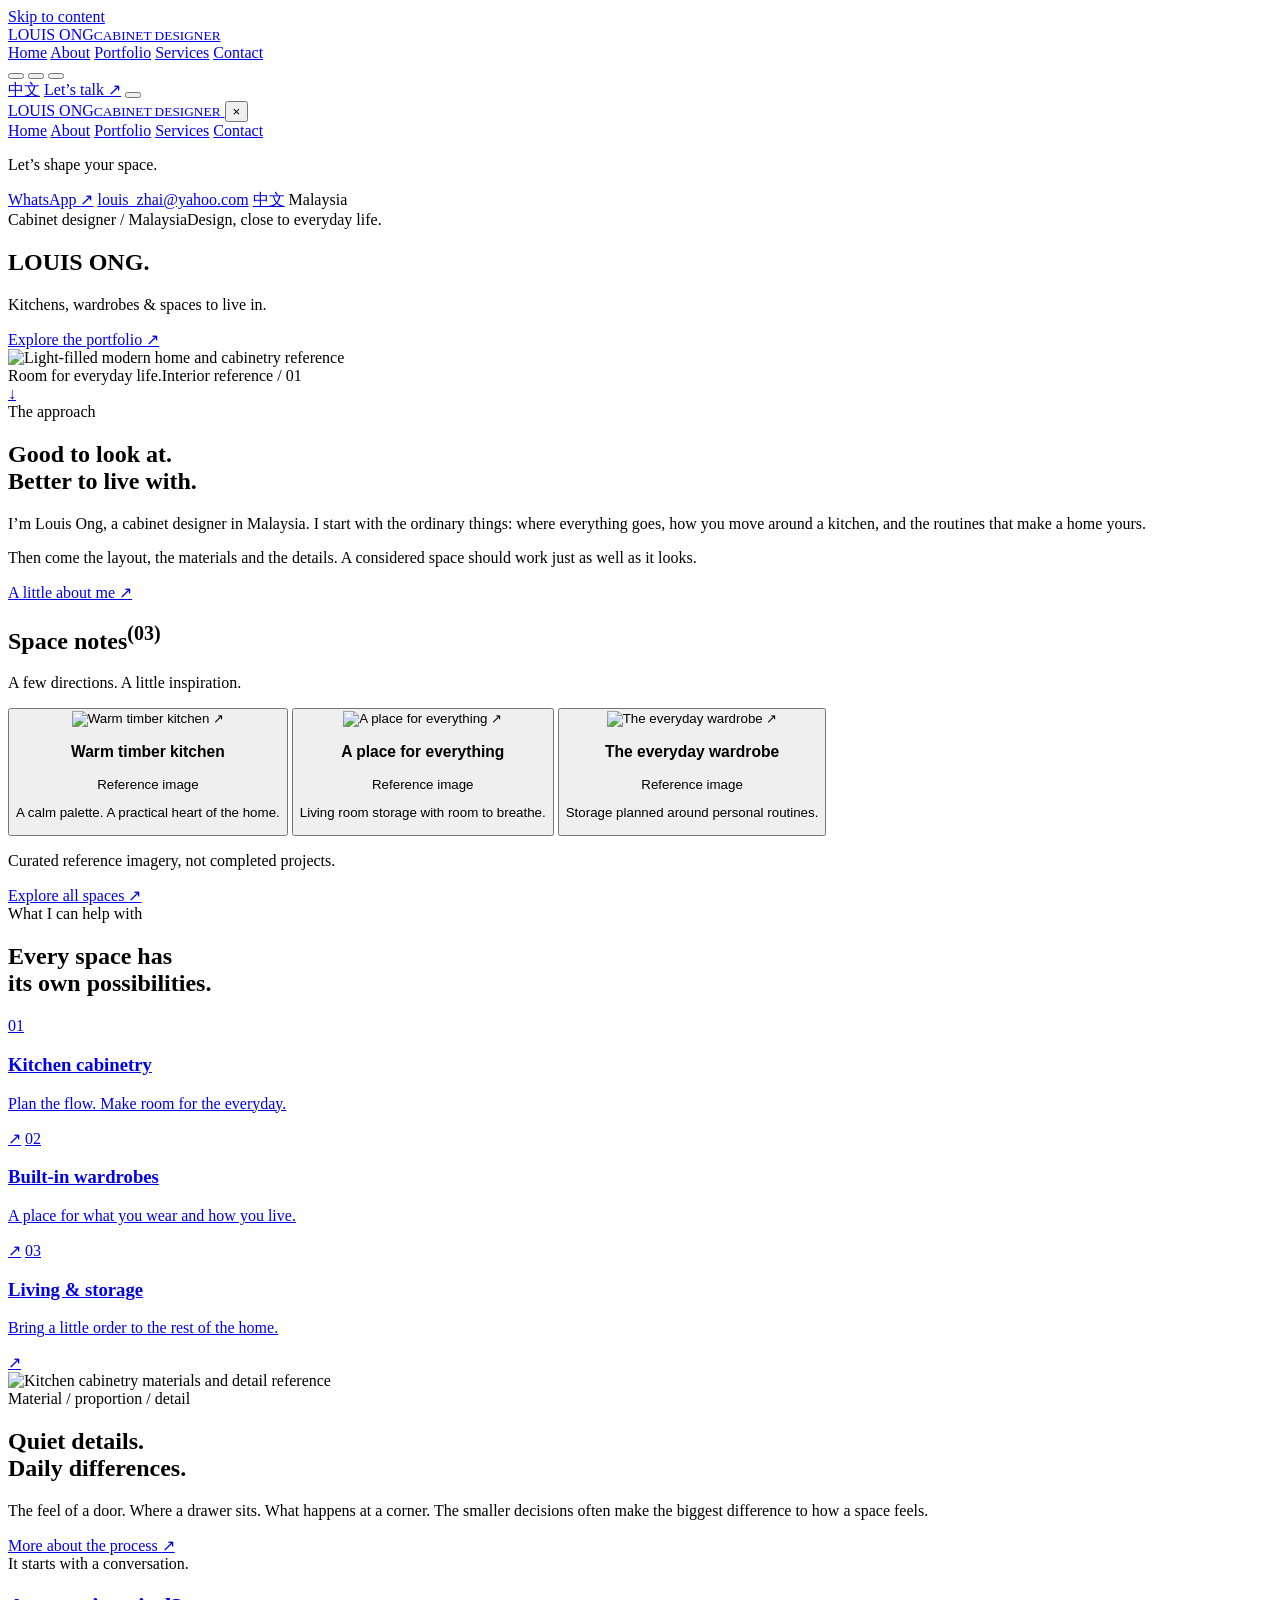
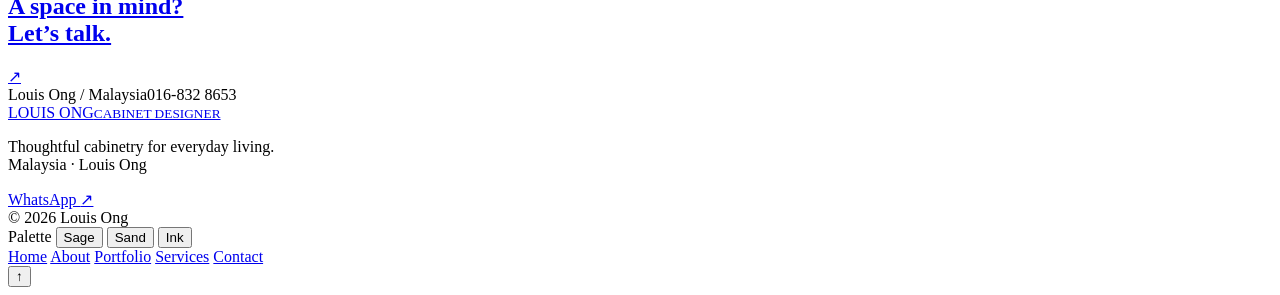
==== index.html @ 4cb608ed "Create index.html" ====
<!doctype html>
<html lang="en-MY">
<head>
<meta charset="utf-8">
<meta name="viewport" content="width=device-width, initial-scale=1">
<title>Cabinet Designer in Malaysia | Louis Ong</title>
<meta name="description" content="Personal cabinet design in Malaysia by Louis Ong. Explore kitchen cabinetry, built‑in wardrobes and living room storage, and discuss your space on WhatsApp.">
<meta name="theme-color" content="#f4f3ee">
<!-- ========= 把YOUR_GITHUB_USERNAME替换成你的github用户名 ========= -->
<link rel="canonical" href="https://louis.view-in-cabinet.github.io/">
<link rel="alternate" hreflang="en‑MY" href="louis.view-in-cabinet.github.io/">
<link rel="alternate" hreflang="zh‑Hans" href="https://louis.view-in-cabinet.github.io/zh/">
<link rel="alternate" hreflang="x‑default" href="https://louis.view-in-cabinet.github.io/">

<meta property="og:title" content="Cabinet Designer in Malaysia | Louis Ong">
<meta property="og:description" content="Personal cabinet design in Malaysia by Louis Ong. Explore kitchen cabinetry, built‑in wardrobes and living room storage, and discuss your space on WhatsApp.">
<meta property="og:type" content="website">
<meta property="og:url" content="https://louis.view-in-cabinet.github.io/">
<meta property="og:image" content="https://images.pexels.com/photos/271624/pexels‑photo‑271624.jpeg?auto=compress&cs=tinysrgb&w=1500">

<!-- 临时在线favicon，后续替换assets/favicon.svg -->
<link rel="icon" href="https://cdn-icons-png.flaticon.com/512/2038/2038854.png" type="image/svg+xml">

<link rel="stylesheet" href="style.css">
<link rel="stylesheet" href="editorial.css">

<script>
try{document.documentElement.dataset.theme=localStorage.getItem('louis‑theme')||'sand'}catch(e){}
</script>
<script defer src="app.js"></script>
<noscript><style>.reveal{opacity:1;transform:none}</style></noscript>

<script type="application/ld+json">
{
"@context": "https://schema.org",
"@type": "Person",
"name": "Louis Ong",
"jobTitle": "Cabinet Designer",
"url": "https://louis.view-in-cabinet.github.io",
"telephone": "+60168328653",
"email": "louis_zhai@yahoo.com",
"knowsAbout": ["Kitchen cabinetry", "Built‑in wardrobes", "Cabinet design"],
"workLocation": {"@type": "Country", "name": "Malaysia"}
}
</script>
</head>

<body class="page‑home">
<a class="skip" href="#main">Skip to content</a>
<header class="site‑header">
<a class="logo" href="./" aria‑label="Louis Ong home">
<span class="brand‑symbol" aria‑hidden="true"><i></i><i></i><i></i></span>
<span class="logo‑name">LOUIS ONG<small>CABINET DESIGNER</small></span>
</a>
<nav class="desktop‑nav" aria‑label="Main navigation">
<a href="./" aria‑current="page">Home</a>
<a href="about/">About</a>
<a href="portfolio/">Portfolio</a>
<a href="services/">Services</a>
<a href="contact/">Contact</a>
</nav>
<div class="header‑tools">
<div class="themes header‑themes" role="group" aria‑label="Choose a colour theme">
<button data‑theme="sage" aria‑label="Sage and stone theme" title="Sage"><i></i></button>
<button data‑theme="sand" aria‑label="Sand and clay theme" title="Sand"><i></i></button>
<button data‑theme="ink" aria‑label="Ink and bronze theme" title="Ink"><i></i></button>
</div>
<a class="language" href="zh/" lang="zh‑Hans" aria‑label="切换中文">中文</a>
<a class="header‑cta" href="contact/">Let’s talk <span aria‑hidden="true">↗</span></a>
<button id="menu‑toggle" aria‑expanded="false" aria‑controls="mobile‑menu" aria‑label="Open menu"><span></span><span></span></button>
</div>
</header>

<div id="mobile‑menu" class="mobile‑menu" inert aria‑hidden="true">
<div class="menu‑background"></div>
<div class="menu‑top">
<a class="logo" href="./" aria‑label="Louis Ong home">
<span class="brand‑symbol" aria‑hidden="true"><i></i><i></i><i></i></span>
<span class="logo‑name">LOUIS ONG<small>CABINET DESIGNER</small></span>
</a>
<button id="menu‑close" aria‑label="Close menu">×</button>
</div>
<div class="menu‑content">
<nav aria‑label="Mobile navigation">
<a href="./" aria‑current="page">Home</a>
<a href="about/">About</a>
<a href="portfolio/">Portfolio</a>
<a href="services/">Services</a>
<a href="contact/">Contact</a>
</nav>
<aside>
<p>Let’s shape your space.</p>
<a href="https://wa.me/60168328653" target="_blank" rel="noopener">WhatsApp <span aria‑hidden="true">↗</span></a>
<a href="mailto:louis_zhai@yahoo.com">louis_zhai@yahoo.com</a>
<a class="language" href="zh/" lang="zh‑Hans" aria‑label="切换中文">中文</a>
<span>Malaysia</span>
</aside>
</div>
</div>

<main id="main">
<section class="masthead wrap">
<div class="masthead‑note"><span>Cabinet designer / Malaysia</span><span>Design, close to everyday life.</span></div>
<h1 aria‑label="Louis Ong — Cabinet Designer in Malaysia">LOUIS ONG<span class="name‑period">.</span></h1>
<div class="masthead‑bottom">
<p>Kitchens, wardrobes & spaces to live in.</p>
<a href="portfolio/">Explore the portfolio <span>↗</span></a>
</div>
</section>

<section class="editorial‑hero">
<div class="hero‑image">
<!-- hero.jpg 临时在线图 -->
<img class="" src="https://images.pexels.com/photos/271624/pexels‑photo‑271624.jpeg?auto=compress&cs=tinysrgb&w=1500" alt="Light‑filled modern home and cabinetry reference" loading="eager" width="1500" height="1000">
</div>
<div class="editorial‑image‑caption"><span>Room for everyday life.</span><span>Interior reference / 01</span></div>
<a class="hero‑round" href="#approach" aria‑label="Explore the design approach">↓</a>
</section>

<section id="approach" class="wrap approach‑editorial">
<div class="side‑label reveal"><span class="orange‑dot"></span>The approach</div>
<div class="approach‑text reveal">
<h2>Good to look at.<br>Better to live with.</h2>
<div class="approach‑columns">
<p>I’m Louis Ong, a cabinet designer in Malaysia. I start with the ordinary things: where everything goes, how you move around a kitchen, and the routines that make a home yours.</p>
<div>
<p>Then come the layout, the materials and the details. A considered space should work just as well as it looks.</p>
<a class="text‑link" href="about/">A little about me <span aria‑hidden="true">↗</span></a>
</div>
</div>
</div>
</section>

<section class="wrap editorial‑work">
<div class="work‑title reveal"><h2>Space notes<sup>(03)</sup></h2><p>A few directions. A little inspiration.</p></div>
<div class="editorial‑projects">
<button class="project reveal" data‑category="kitchen" data‑image="kitchen" data‑title="Warm timber kitchen" aria‑label="View reference image: Warm timber kitchen">
<div class="project‑image">
<!-- kitchen.jpg 临时在线 -->
<img class="" src="https://images.pexels.com/photos/1086171/pexels‑photo‑1086171.jpeg?auto=compress&cs=tinysrgb&w=1500" alt="Warm timber kitchen" loading="lazy" width="1500" height="1000">
<span class="image‑action">↗</span>
</div>
<div class="project‑meta"><h3>Warm timber kitchen</h3><span>Reference image</span></div>
<p>A calm palette. A practical heart of the home.</p>
</button>

<button class="project reveal" data‑category="living" data‑image="living" data‑title="A place for everything" aria‑label="View reference image: A place for everything">
<div class="project‑image">
<!-- living.jpg 临时在线 -->
<img class="" src="https://images.pexels.com/photos/186077/pexels‑photo‑186077.jpeg?auto=compress&cs=tinysrgb&w=1500" alt="A place for everything" loading="lazy" width="1500" height="1000">
<span class="image‑action">↗</span>
</div>
<div class="project‑meta"><h3>A place for everything</h3><span>Reference image</span></div>
<p>Living room storage with room to breathe.</p>
</button>

<button class="project reveal" data‑category="wardrobe" data‑image="wardrobe" data‑title="The everyday wardrobe" aria‑label="View reference image: The everyday wardrobe">
<div class="project‑image">
<!-- wardrobe.jpg 临时在线 -->
<img class="" src="https://images.pexels.com/photos/1350789/pexels‑photo‑1350789.jpeg?auto=compress&cs=tinysrgb&w=1500" alt="The everyday wardrobe" loading="lazy" width="1500" height="1000">
<span class="image‑action">↗</span>
</div>
<div class="project‑meta"><h3>The everyday wardrobe</h3><span>Reference image</span></div>
<p>Storage planned around personal routines.</p>
</button>
</div>
<div class="work‑bottom">
<p>Curated reference imagery, not completed projects.</p>
<a class="text‑link" href="portfolio/">Explore all spaces <span aria‑hidden="true">↗</span></a>
</div>
</section>

<section class="editorial‑services">
<div class="wrap">
<div class="service‑heading reveal">
<span class="side‑label"><span class="orange‑dot"></span>What I can help with</span>
<h2>Every space has<br>its own possibilities.</h2>
</div>
<div class="editorial‑service‑list">
<a class="reveal" href="services/#kitchen"><span class="service‑number">01</span><h3>Kitchen cabinetry</h3><p>Plan the flow. Make room for the everyday.</p><span class="service‑arrow">↗</span></a>
<a class="reveal" href="services/#wardrobe"><span class="service‑number">02</span><h3>Built‑in wardrobes</h3><p>A place for what you wear and how you live.</p><span class="service‑arrow">↗</span></a>
<a class="reveal" href="services/#living"><span class="service‑number">03</span><h3>Living & storage</h3><p>Bring a little order to the rest of the home.</p><span class="service‑arrow">↗</span></a>
</div>
</div>
</section>

<section class="wrap detail‑editorial">
<div class="detail‑large reveal">
<img class="" src="https://images.pexels.com/photos/1086171/pexels‑photo‑1086171.jpeg?auto=compress&cs=tinysrgb&w=1500" alt="Kitchen cabinetry materials and detail reference" loading="lazy" width="1500" height="1000">
</div>
<div class="detail‑side">
<span class="tiny reveal">Material / proportion / detail</span>
<h2 class="reveal">Quiet details.<br>Daily differences.</h2>
<p class="reveal">The feel of a door. Where a drawer sits. What happens at a corner. The smaller decisions often make the biggest difference to how a space feels.</p>
<a class="text‑link" href="services/">More about the process <span aria‑hidden="true">↗</span></a>
</div>
</section>

<section class="editorial‑cta wrap reveal">
<span class="tiny">It starts with a conversation.</span>
<a href="contact/"><h2>A space in mind?<br>Let’s talk.</h2><span class="cta‑arrow" aria‑hidden="true">↗</span></a>
<div class="cta‑meta"><span>Louis Ong / Malaysia</span><span>016‑832 8653</span></div>
</section>
</main>

<footer>
<div class="wrap footer‑top">
<a class="logo" href="./" aria‑label="Louis Ong home">
<span class="brand‑symbol" aria‑hidden="true"><i></i><i></i><i></i></span>
<span class="logo‑name">LOUIS ONG<small>CABINET DESIGNER</small></span>
</a>
<p>Thoughtful cabinetry for everyday living.<br>Malaysia · Louis Ong</p>
<a class="text‑link" href="https://wa.me/60168328653" target="_blank" rel="noopener">WhatsApp <span aria‑hidden="true">↗</span></a>
</div>
<div class="wrap footer‑bottom">
<span>© 2026 Louis Ong</span>
<div class="themes" role="group" aria‑label="Choose a colour theme">
<span>Palette</span>
<button data‑theme="sage" title="Sage & stone" aria‑label="Sage and stone theme"><i></i>Sage</button>
<button data‑theme="sand" title="Sand & clay" aria‑label="Sand and clay theme"><i></i>Sand</button>
<button data‑theme="ink" title="Ink & bronze" aria‑label="Ink and bronze theme"><i></i>Ink</button>
</div>
<nav>
<a href="./" aria‑current="page">Home</a>
<a href="about/">About</a>
<a href="portfolio/">Portfolio</a>
<a href="services/">Services</a>
<a href="contact/">Contact</a>
</nav>
</div>
</footer>

<button id="back‑top" aria‑label="Back to top">↑</button>
<dialog id="image‑dialog">
<button id="dialog‑close" aria‑label="Close image">×</button>
<img src="https://images.pexels.com/photos/271624/pexels‑photo‑271624.jpeg?auto=compress&cs=tinysrgb&w=1500" alt="">
<div><h2></h2><p>Reference image · not a completed project</p></div>
</dialog>
</body>
</html>
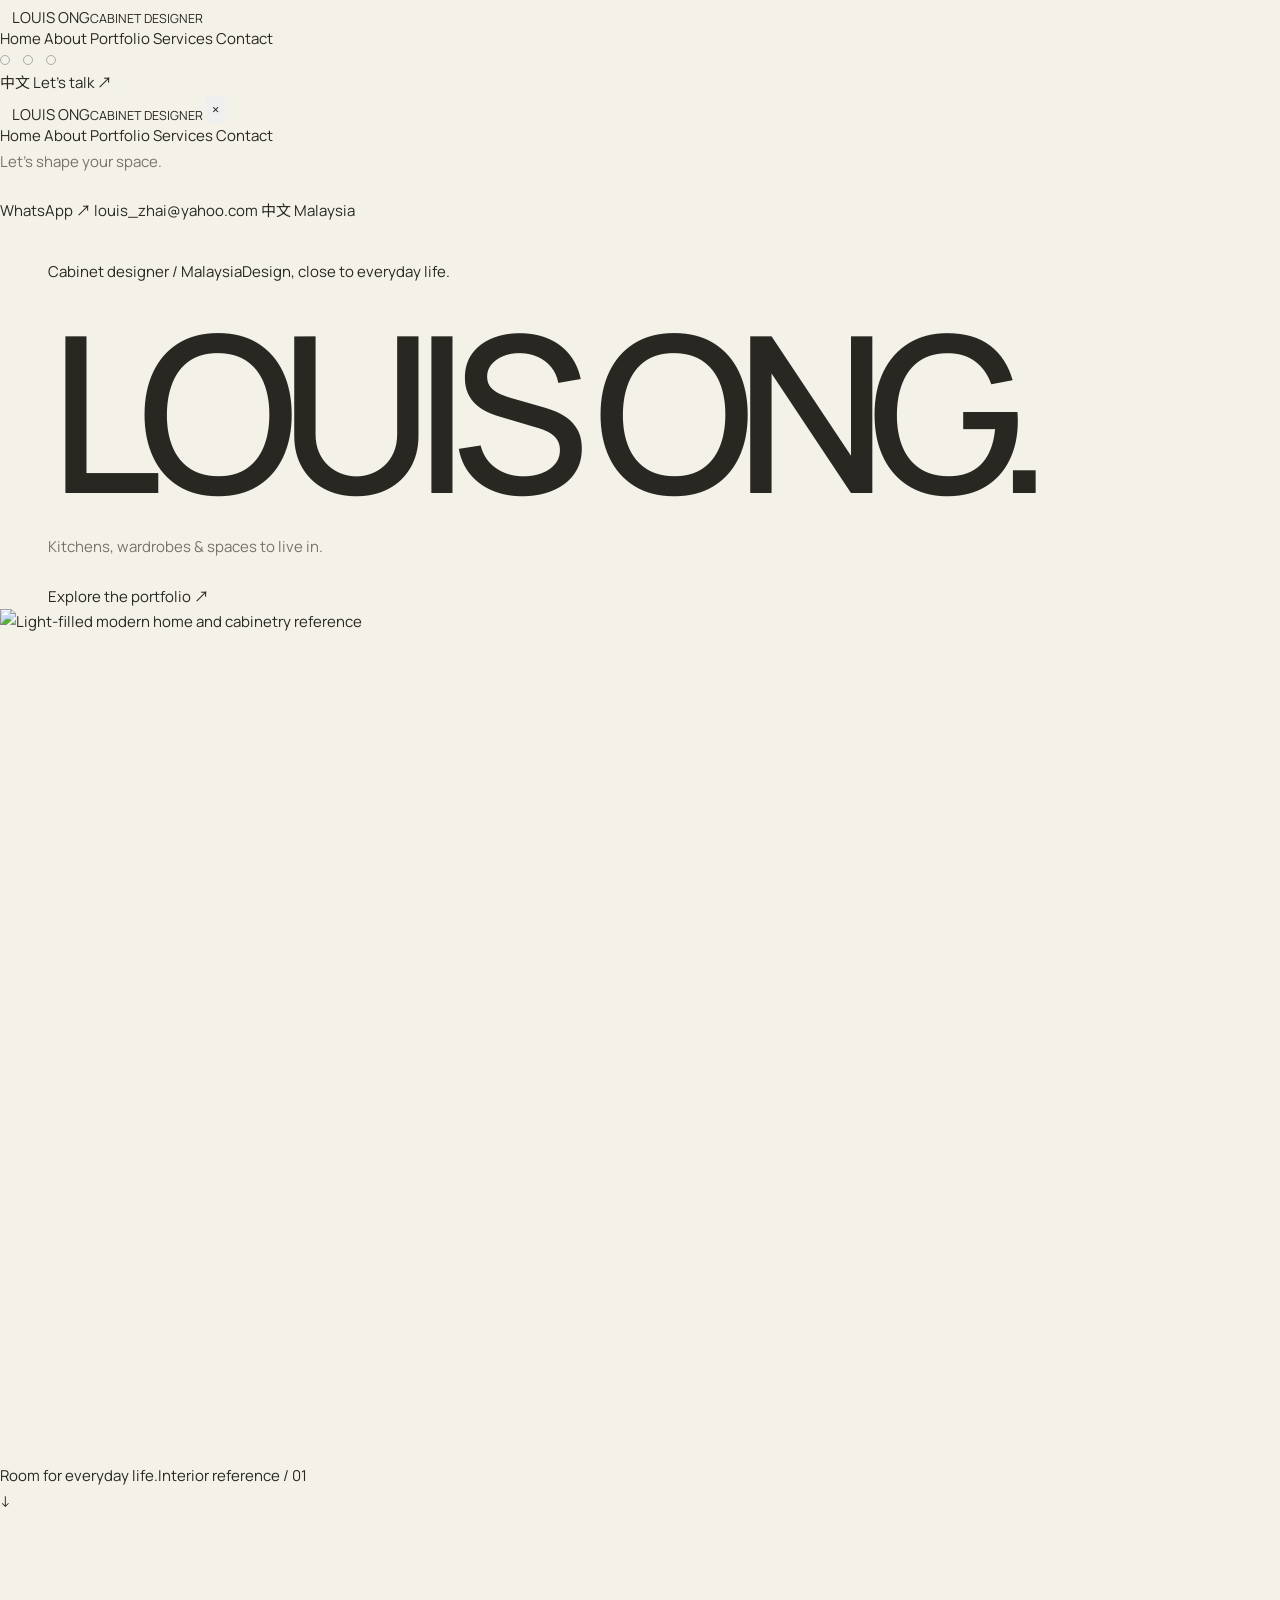
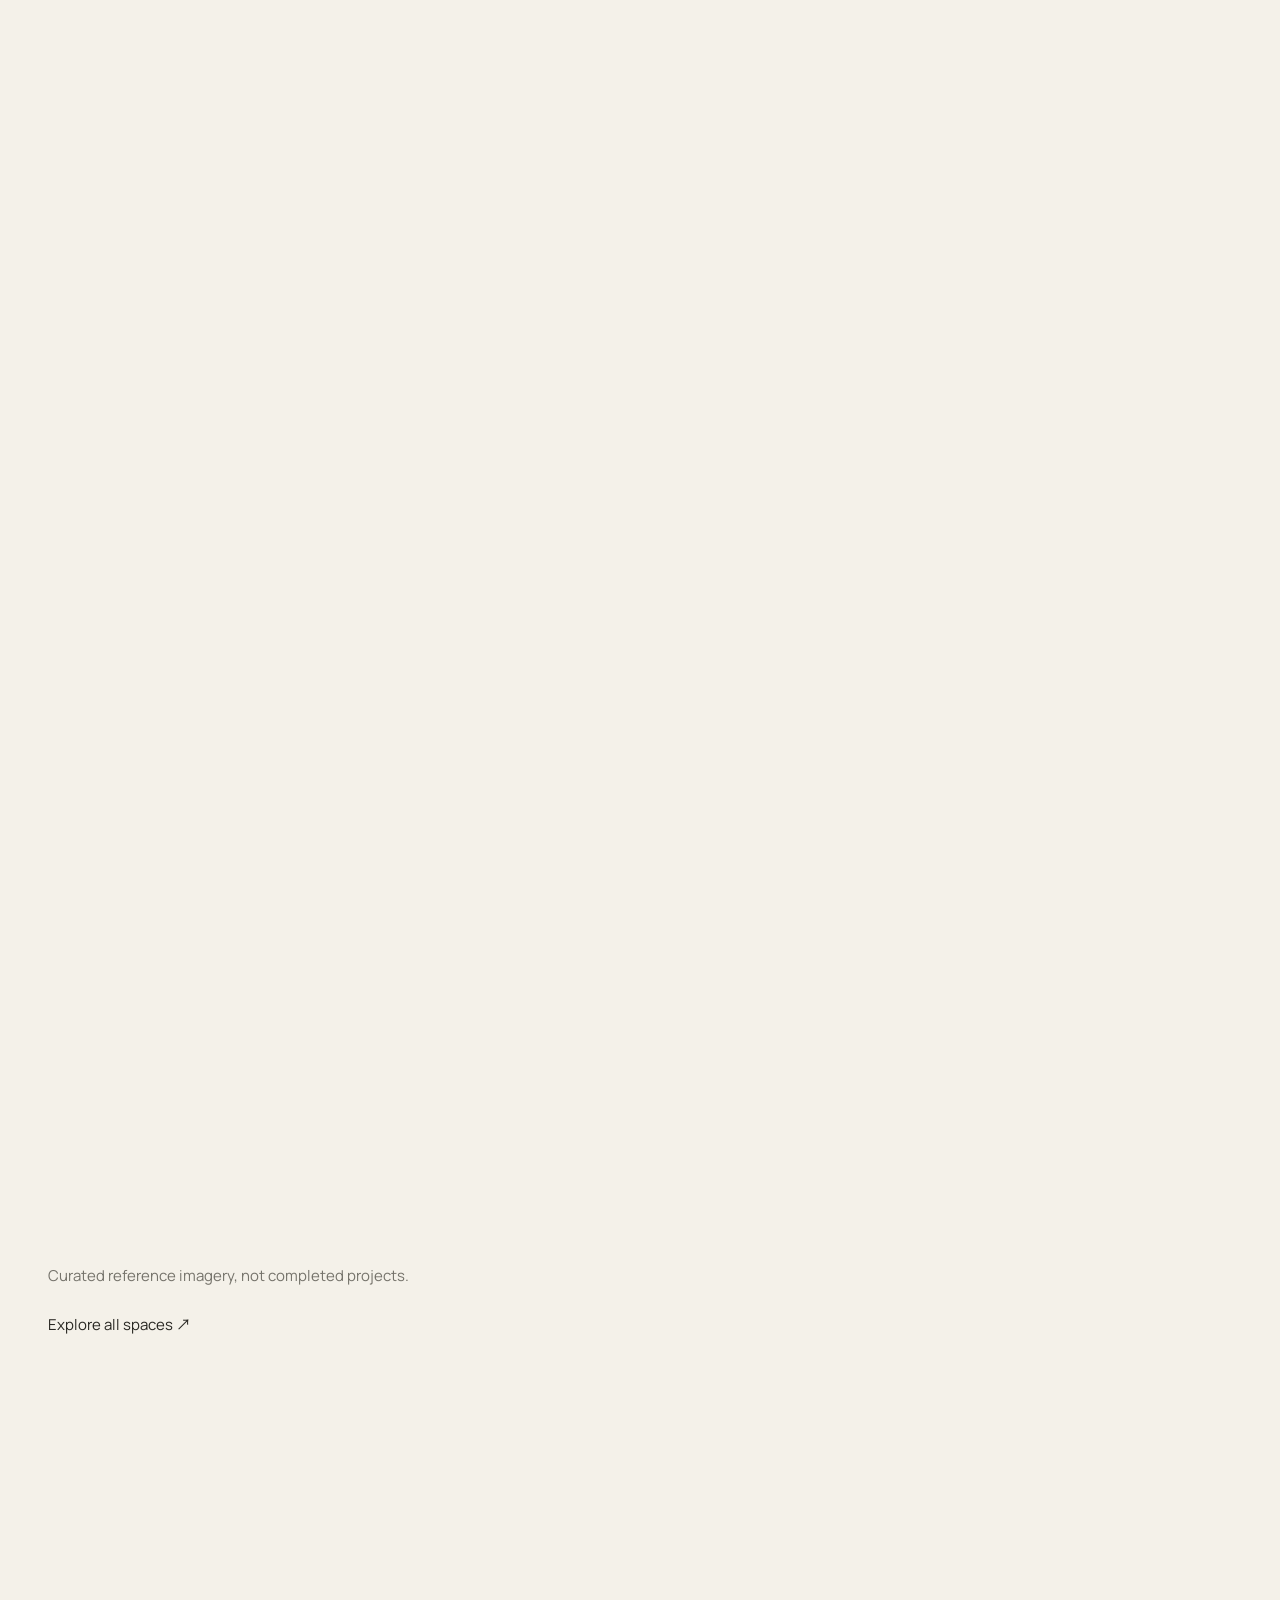
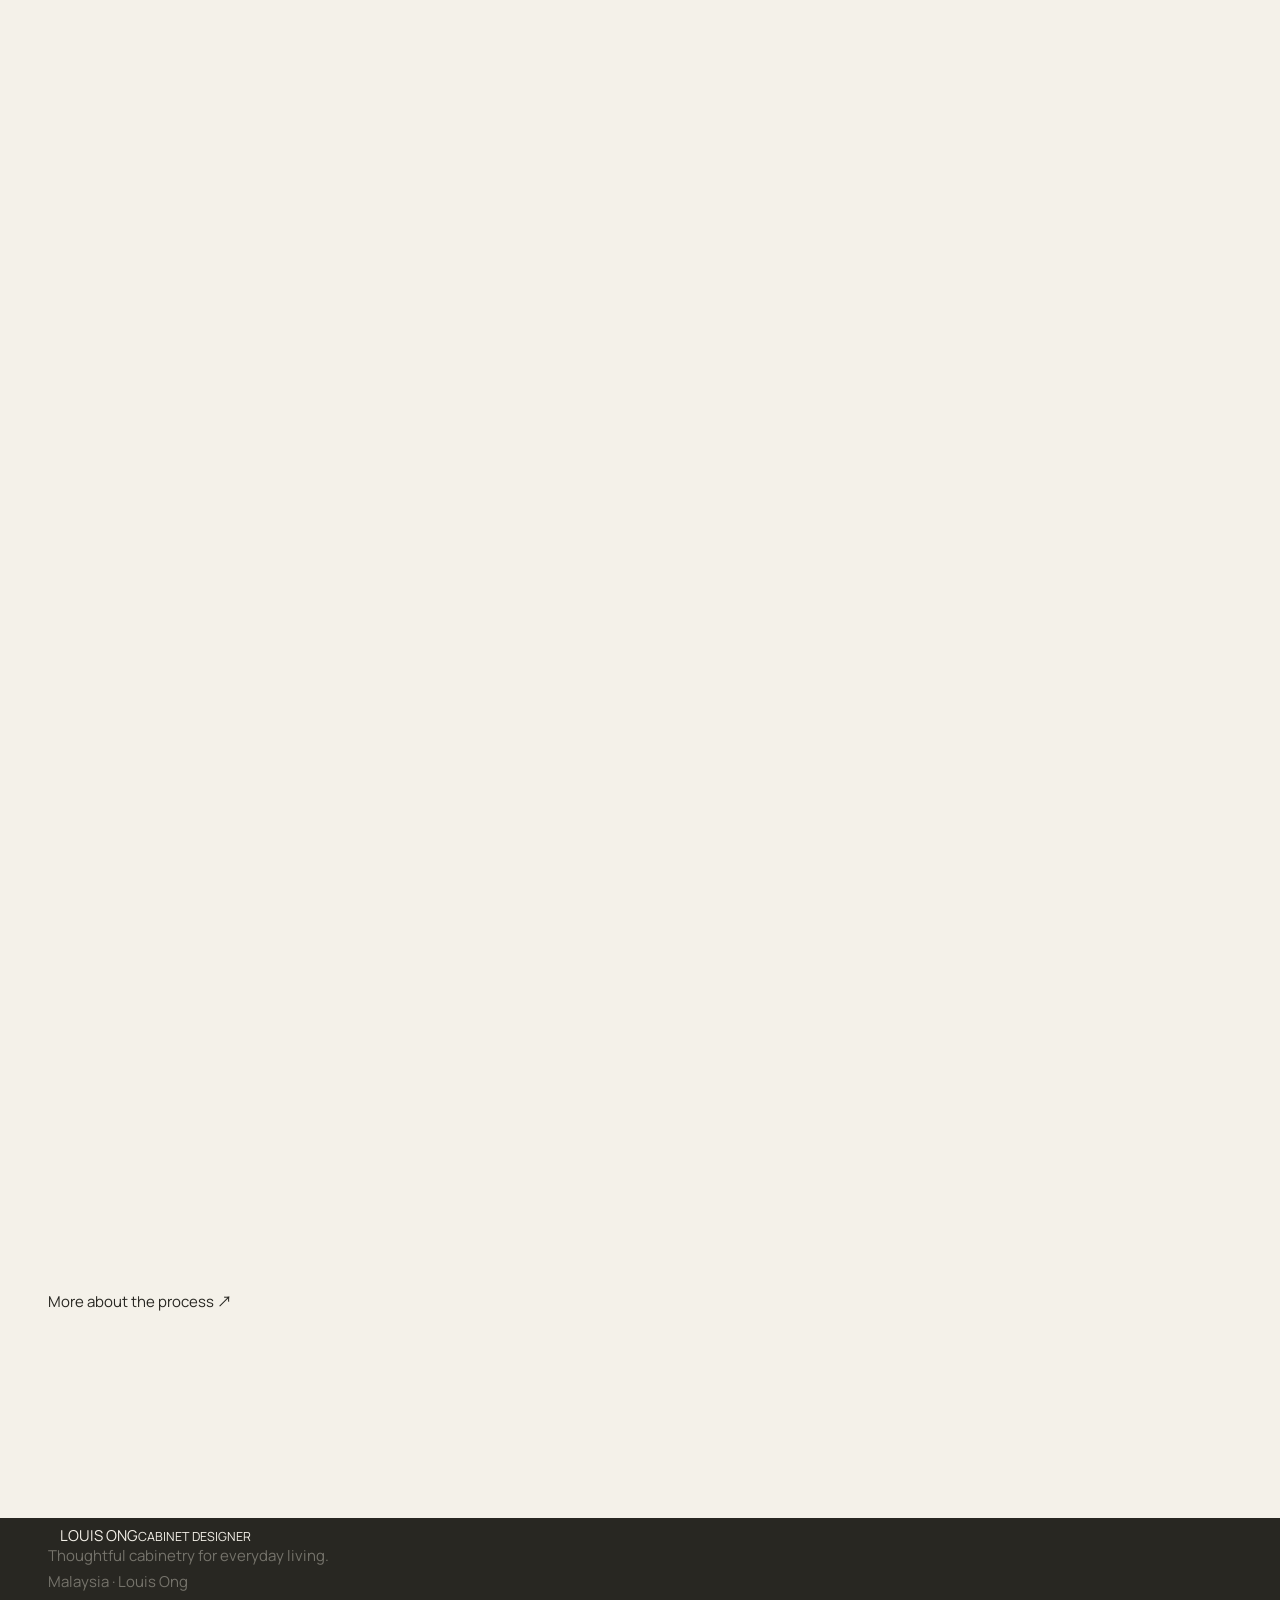
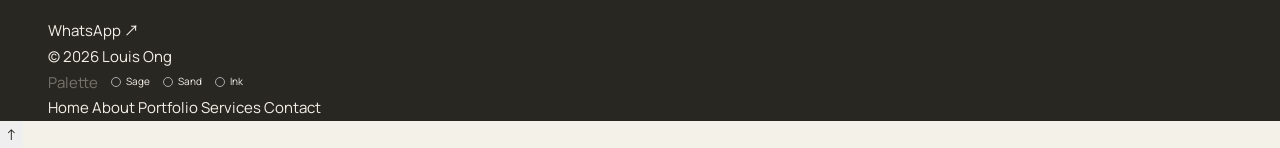
==== commit dc0212f5: "Update index.html" ====
--- a/index.html
+++ b/index.html
@@ -8,7 +8,7 @@
 <meta name="theme-color" content="#f4f3ee">
 <!-- ========= 把YOUR_GITHUB_USERNAME替换成你的github用户名 ========= -->
 <link rel="canonical" href="https://louis.view-in-cabinet.github.io/">
-<link rel="alternate" hreflang="en‑MY" href="louis.view-in-cabinet.github.io/">
+<link rel="alternate" hreflang="en‑MY" href="https://louis.view‑in‑cabinet.github.io/">
 <link rel="alternate" hreflang="zh‑Hans" href="https://louis.view-in-cabinet.github.io/zh/">
 <link rel="alternate" hreflang="x‑default" href="https://louis.view-in-cabinet.github.io/">
 
--- a/style.css
+++ b/style.css
@@ -0,0 +1,10 @@
+@import url('https://fonts.googleapis.com/css2?family=DM+Sans:wght@400;450;500;550;600;650;700&family=Noto+Sans+SC:wght@400;500;600&display=swap');
+:root{--bg:#f5f5ef;--surface:#e8ece5;--ink:#28372f;--muted:#69716a;--accent:#354b40;--line:#d3d8cf;--white:#fff;--hero-text:#fff;--radius:0;--navbg:#f5f5ef}html[data-theme=sand]{--bg:#faf5ed;--surface:#eee2d4;--ink:#493b32;--muted:#7f7165;--accent:#896044;--line:#dfd2c2;--navbg:#faf5ed}html[data-theme=ink]{--bg:#191e20;--surface:#252d2f;--ink:#f0eee7;--muted:#b4b9b6;--accent:#bda385;--line:#41494b;--navbg:#191e20}*{box-sizing:border-box}html{scroll-behavior:smooth;scroll-padding-top:110px}body{margin:0;background:var(--bg);color:var(--ink);font-family:'DM Sans','Noto Sans SC',Arial,sans-serif;font-size:16px;line-height:1.7;transition:background .35s,color .35s}body.menu-open{overflow:hidden}a{color:inherit;text-decoration:none}button,input,select,textarea{font:inherit}button{color:inherit;cursor:pointer}button,a,input,textarea,select{ -webkit-tap-highlight-color:transparent}a,button{touch-action:manipulation}button{border:0}a:focus-visible,button:focus-visible{outline:2px solid var(--accent);outline-offset:5px}img{display:block;width:100%;height:100%;object-fit:cover}h1,h2,h3,p{margin-top:0}h1,h2,h3{font-weight:450;line-height:1.12;letter-spacing:-.045em}h1{font-size:clamp(42px,5.2vw,82px)}h2{font-size:clamp(32px,3.5vw,52px)}h3{font-size:23px}p{color:var(--muted);margin-bottom:24px}html[lang=zh-Hans] h1,html[lang=zh-Hans] h2{letter-spacing:-.035em;line-height:1.3}html[lang=zh-Hans] h1{font-size:clamp(40px,5vw,72px)}.wrap{max-width:1320px;margin:auto;width:calc(100% - 112px)}.site-header{height:104px;display:flex;align-items:center;justify-content:space-between;padding:0 56px;background:var(--navbg);position:relative;z-index:20;border-bottom:1px solid var(--line)}.logo{display:inline-flex;align-items:center;gap:13px;line-height:1;flex-shrink:0}.monogram{font-size:42px;letter-spacing:-7px;font-weight:550;position:relative;padding-right:10px}.monogram>span{font-size:10px;position:absolute;top:0;right:0;letter-spacing:0}.logo-name{font-size:16px;letter-spacing:.13em;font-weight:650}.logo-name small{font-size:8px;display:block;letter-spacing:.17em;margin-top:7px}.desktop-nav{display:flex;gap:30px;font-size:14px}.desktop-nav a{position:relative;padding:7px 0}.desktop-nav a:after{content:'';position:absolute;left:0;bottom:0;height:1px;width:100%;background:currentColor;transform:scaleX(0);transform-origin:left;transition:.25s}.desktop-nav a:hover:after,.desktop-nav a[aria-current]:after{transform:scaleX(1)}.header-tools{display:flex;gap:25px;align-items:center;font-size:13px}.language{white-space:nowrap}.header-cta{border-bottom:1px solid var(--ink);padding:7px 0}.header-cta span{margin-left:15px}.hero{height:min(760px,calc(100svh - 104px));min-height:560px;position:relative;overflow:hidden;color:white}.hero-image,.hero-shade{position:absolute;inset:0}.hero-image img{animation:kenburns 22s ease-in-out infinite alternate;object-position:center 58%}.hero-shade{background:linear-gradient(90deg,rgba(15,22,17,.67),rgba(15,22,17,.08) 90%)}@keyframes kenburns{from{transform:scale(1.01) translateX(0)}to{transform:scale(1.11) translateX(-1%)}}.hero-content{position:relative;height:100%;display:flex;flex-direction:column;align-items:flex-start;justify-content:center;padding:35px 0 55px}.hero h1{font-size:clamp(48px,5.8vw,88px);margin-bottom:26px;max-width:950px}.hero p{color:#fff}.hero-content>p:not(.hero-byline){font-size:17px;line-height:1.65;opacity:.9}.hero-byline{font-size:12px;letter-spacing:.06em;margin-bottom:26px}.button{display:inline-flex;gap:40px;justify-content:space-between;align-items:center;border:1px solid var(--ink);padding:16px 23px;font-size:13px;background:var(--ink);color:var(--bg);transition:background .25s,transform .25s}.button:hover{transform:translateY(-3px);background:var(--accent)}.button.light{background:#f5f5ef;color:#28372f;border-color:#f5f5ef}.button.light:hover{background:white}.hero-scroll{position:absolute;bottom:30px;left:56px;font-size:11px;letter-spacing:.02em}.hero-caption{position:absolute;bottom:30px;right:56px;font-size:10px;color:#fff9}.split{display:grid;grid-template-columns:1fr 1fr;gap:9%;align-items:center}.intro{padding-top:130px;padding-bottom:125px;align-items:start}.section-index{display:block;font-size:11px;letter-spacing:.06em;margin-bottom:30px;color:var(--muted);text-transform:uppercase}.lead{font-size:20px;line-height:1.65;color:var(--ink)}.text-link{display:inline-flex;gap:35px;font-size:13px;padding:8px 0;border-bottom:1px solid var(--ink)}.text-link span{transition:transform .25s}.text-link:hover span{transform:translate(3px,-3px)}.feature-band{display:grid;grid-template-columns:53% 47%;background:var(--surface);min-height:650px}.feature-photo{overflow:hidden}.feature-photo img{height:100%;object-position:center}.feature-copy{padding:85px 13%;display:flex;flex-direction:column;align-items:flex-start;justify-content:center}.feature-copy h2{font-size:clamp(32px,3vw,46px)}.service-lines{width:100%;margin:12px 0 26px}.service-lines a{display:flex;align-items:center;gap:20px;padding:21px 0;border-top:1px solid var(--line);font-size:17px}.service-lines a:last-child{border-bottom:1px solid var(--line)}.service-lines a>span:first-child{font-size:10px;color:var(--muted)}.service-lines a>span:last-child{margin-left:auto}.section{padding-top:115px;padding-bottom:115px}.section-head{display:flex;justify-content:space-between;align-items:end;gap:40px;margin-bottom:52px}.section-head h2{margin:0}.section-head p{max-width:380px;font-size:14px;margin:0}.project-grid{display:grid;grid-template-columns:repeat(3,1fr);gap:30px}.project{background:none;text-align:left;padding:0;min-width:0;display:block}.project-image{aspect-ratio:4/4.7;overflow:hidden;position:relative;background:var(--surface)}.project-image img{transition:transform .8s}.project:hover .project-image img{transform:scale(1.05)}.image-action{position:absolute;right:18px;bottom:18px;width:38px;height:38px;background:var(--bg);display:grid;place-items:center;transition:transform .25s}.project:hover .image-action{transform:rotate(45deg)}.project-meta{display:flex;justify-content:space-between;gap:8px;align-items:center;margin-top:22px}.project-meta h3{font-size:20px;letter-spacing:-.025em;margin:0}.project-meta>span{font-size:9px;white-space:nowrap;color:var(--muted)}.project>p{font-size:12px;margin-top:10px}.home-projects{margin-bottom:28px}.material{padding:15px 0 130px;gap:8%}.material-photo{height:590px}.material-copy{max-width:430px;position:relative;margin-left:-85px;background:var(--bg);padding:60px 0 60px 70px;box-sizing:content-box}.cta{background:var(--accent);color:var(--bg);text-align:center;padding:90px 0 100px}.cta p{color:inherit;font-size:12px;opacity:.75}.cta h2{font-size:clamp(38px,4.4vw,64px);margin-bottom:35px}html[data-theme=ink] .cta{color:#1c2425}.footer-top{display:flex;align-items:center;justify-content:space-between;padding-top:64px;padding-bottom:52px;gap:40px}.footer-top p{font-size:13px;margin:0}.footer-bottom{border-top:1px solid var(--line);padding:24px 0 30px;display:flex;justify-content:space-between;align-items:center;font-size:10px;gap:20px}.footer-bottom nav{display:flex;gap:18px}.themes{display:flex;gap:13px;align-items:center}.themes>span{color:var(--muted)}.themes button{background:none;padding:4px 0;display:flex;align-items:center;gap:5px;font-size:10px;border-bottom:1px solid transparent}.themes button[aria-pressed=true]{border-color:var(--ink)}.themes i{width:10px;height:10px;border-radius:50%;border:1px solid #aaa}.themes [data-theme=sage] i{background:#536354}.themes [data-theme=sand] i{background:#ba9874}.themes [data-theme=ink] i{background:#30393e}.page-top{padding:82px 0 65px}.page-top h1{margin:0;max-width:1100px}.page-top .section-index{margin-bottom:24px}.about-intro{padding-top:20px;padding-bottom:100px;align-items:center}.about-intro img{height:600px}.caption{font-size:11px;color:var(--muted);line-height:1.6;margin-top:14px}.tinted{background:var(--surface)}.process-grid{display:grid;grid-template-columns:repeat(4,1fr);gap:40px}.process-grid>div{border-top:1px solid var(--line);padding-top:25px}.process-grid h3{font-size:22px}.process-grid p{font-size:14px}.portfolio-section{padding-top:10px;padding-bottom:100px}.portfolio-note{max-width:620px;margin-bottom:40px}.portfolio-note p{font-size:14px}.filters{display:flex;gap:12px;margin-bottom:42px;flex-wrap:wrap}.filter{background:none;border:1px solid var(--line);padding:9px 20px;font-size:12px}.filter.active,.filter:hover{background:var(--ink);color:var(--bg);border-color:var(--ink)}.portfolio-grid{grid-template-columns:repeat(2,1fr);gap:40px 35px}.portfolio-grid .project-image{aspect-ratio:1.25}.service-detail{padding-top:35px;padding-bottom:85px}.service-picture{height:530px}.service-detail.reverse .service-picture{order:2}.plain-list{list-style:none;padding:0;margin:30px 0;font-size:14px}.plain-list li{padding:13px 0;border-bottom:1px solid var(--line)}.plain-list li:before{content:'↗';margin-right:16px}.faq{max-width:850px}.faq h2{margin-bottom:45px}.faq details{border-bottom:1px solid var(--line)}.faq summary{padding:23px 0;cursor:pointer;display:flex;justify-content:space-between;gap:24px;font-size:17px}.faq summary span{transition:transform .25s}.faq details[open] summary span{transform:rotate(45deg)}.faq details p{font-size:14px;max-width:680px}.contact-layout{display:grid;grid-template-columns:1fr 1.25fr;gap:13%;padding:20px 0 110px}.contact-layout h2{font-size:30px;letter-spacing:-.03em}.contact-info>p{font-size:13px}.contact-links{margin:44px 0}.contact-links>a{display:block;padding:19px 0;border-top:1px solid var(--line);font-size:19px;overflow-wrap:anywhere}.contact-links>a small{display:block;font-size:11px;color:var(--muted);margin-bottom:4px}.contact-links>a span{float:right}.facebook{display:flex;align-items:center;gap:15px;border-top:1px solid var(--line);padding:25px 0;font-size:14px}.facebook small{display:block;color:var(--muted);font-size:11px}.contact-note{max-width:280px}form>h2{margin-bottom:30px}form label{display:block;font-size:12px;margin-bottom:22px;color:var(--ink)}input,select,textarea{display:block;width:100%;border:0;border-bottom:1px solid var(--line);background:transparent;border-radius:0;padding:12px 0;color:var(--ink);font-size:14px;outline-offset:4px}input:focus,textarea:focus,select:focus{outline:1px solid var(--accent)}input::placeholder,textarea::placeholder{color:var(--muted);opacity:.7}select option{background:var(--bg);color:var(--ink)}.form-row{display:grid;grid-template-columns:1fr 1fr;gap:26px}.check{display:flex;gap:12px;align-items:flex-start;font-size:11px}.check input{width:14px;flex-shrink:0;margin:5px 0}.submit{width:100%;text-align:left}.map-heading{padding:60px 0 40px;border-top:1px solid var(--line)}.map-heading h2{font-size:32px}.map-heading p{font-size:13px}.map-section iframe{width:100%;height:430px;display:block;border:0;filter:saturate(.35)}#back-top{position:fixed;right:25px;bottom:25px;width:48px;height:48px;background:var(--ink);color:var(--bg);z-index:25;border:1px solid var(--line);transform:translateX(100px);transition:transform .4s}#back-top.visible{transform:translateX(0)}.reveal{opacity:0;transform:translateY(25px);transition:opacity .7s ease,transform .7s ease}.reveal.in-view{opacity:1;transform:translateY(0)}.skip{position:fixed;top:-80px;left:10px;z-index:100;background:var(--bg);padding:10px}.skip:focus{top:10px}[hidden]{display:none!important}#menu-toggle{display:none}.mobile-menu{position:fixed;inset:0;z-index:50;visibility:hidden;transition:visibility 0s .8s}.menu-background{position:absolute;inset:0;background:var(--accent);transform:translateX(-101%);transition:transform .55s cubic-bezier(.7,0,.2,1) .3s}.menu-top,.menu-content{position:relative;color:var(--bg);opacity:0;transition:opacity .2s .05s}.mobile-menu.open{visibility:visible;transition-delay:0s}.mobile-menu.open .menu-background{transform:translateX(0);transition-delay:0s}.mobile-menu.open .menu-top,.mobile-menu.open .menu-content{opacity:1;transition-delay:.4s}.menu-top{display:flex;align-items:center;justify-content:space-between;padding:25px 36px}.menu-top button{background:none;color:inherit;font-size:38px;padding:0 5px}.menu-content{display:grid;grid-template-columns:1.2fr 1fr;gap:50px;max-width:1000px;margin:65px auto 0;padding:0 60px}.menu-content nav{display:flex;flex-direction:column;gap:6px}.menu-content nav a{font-size:42px;letter-spacing:-.04em;opacity:0;transform:translateX(-28px);transition:transform .35s,opacity .25s}.menu-content nav a:nth-child(1){transition-delay:.2s}.menu-content nav a:nth-child(2){transition-delay:.15s}.menu-content nav a:nth-child(3){transition-delay:.1s}.menu-content nav a:nth-child(4){transition-delay:.05s}.menu-content nav a:nth-child(5){transition-delay:0s}.mobile-menu.open nav a{opacity:1;transform:translateX(0)}.mobile-menu.open nav a:nth-child(1){transition-delay:.45s}.mobile-menu.open nav a:nth-child(2){transition-delay:.52s}.mobile-menu.open nav a:nth-child(3){transition-delay:.59s}.mobile-menu.open nav a:nth-child(4){transition-delay:.66s}.mobile-menu.open nav a:nth-child(5){transition-delay:.73s}.menu-content aside{display:flex;flex-direction:column;align-items:flex-start;gap:17px;padding-top:15px;font-size:13px}.menu-content aside p{color:inherit;opacity:.65;font-size:16px}.menu-content aside>span{opacity:.6;margin-top:30px}dialog{background:var(--bg);color:var(--ink);border:0;padding:0;max-width:1000px;width:90vw;max-height:90svh}dialog::backdrop{background:#101713dc}dialog>img{height:auto;max-height:68svh;object-fit:contain;background:var(--surface)}dialog>div{padding:22px 30px}dialog h2{font-size:24px;margin-bottom:7px}dialog p{font-size:12px;margin:0}#dialog-close{position:absolute;right:12px;top:12px;width:40px;height:40px;font-size:28px;background:var(--bg);color:var(--ink)}
+@media(min-width:1500px){.site-header{padding:0 max(56px,calc((100vw - 1320px)/2))}}@media(max-width:1100px){.desktop-nav{gap:20px}.header-cta{display:none}.site-header{padding:0 35px}.wrap{width:calc(100% - 70px)}.feature-copy{padding:65px 10%}.project-meta{display:block}.project-meta>span{display:block;margin-top:7px}.material-copy{margin-left:-50px;padding-left:40px}.footer-bottom nav{display:none}.hero-scroll{left:35px}.hero-caption{right:35px}}
+@media(max-width:1024px){.desktop-nav{display:none}#menu-toggle{display:flex;flex-direction:column;gap:7px;width:32px;background:none;padding:8px 0}#menu-toggle span{display:block;width:28px;height:1px;background:var(--ink)}.site-header{height:88px}.hero{height:720px;max-height:calc(100svh - 88px);min-height:540px}.hero h1{font-size:64px}.hero-content{padding-bottom:50px}.intro{padding:90px 0}.feature-band{min-height:540px}.feature-copy{padding:50px 10%}.section{padding:80px 0}.section-head{align-items:start}.process-grid{grid-template-columns:1fr 1fr}.contact-layout{gap:7%}.contact-links>a{font-size:16px}.about-intro img{height:520px}.material{padding-bottom:80px}.material-photo{height:500px}.footer-top{gap:25px}.footer-top p{max-width:230px}}
+@media(max-width:700px){.wrap{width:calc(100% - 40px)}.site-header{height:80px;padding:0 20px}.logo{gap:10px}.monogram{font-size:35px}.logo-name{font-size:13px}.logo-name small{font-size:7px}.header-tools{gap:25px}.hero{min-height:580px;max-height:none;height:calc(90svh - 80px)}.hero h1,html[lang=zh-Hans] .hero h1{font-size:46px;line-height:1.13;letter-spacing:-.045em}.hero-content{padding-top:0;padding-bottom:30px}.hero-content>p:not(.hero-byline){font-size:14px}.hero-byline{font-size:10px}.hero-shade{background:linear-gradient(90deg,#101b13b0,#101b1330)}.hero-image img{object-position:60% center}.hero-scroll{left:20px;bottom:23px}.hero-caption{right:20px;bottom:23px;font-size:8px}.split{grid-template-columns:1fr;gap:32px}.intro{padding:70px 0}.intro h2{margin-bottom:0}.section-index{margin-bottom:20px}.lead{font-size:18px}.feature-band{grid-template-columns:1fr}.feature-photo{height:370px}.feature-copy{padding:50px 25px}.feature-copy h2{font-size:36px}.section{padding:65px 0}.section-head{display:block;margin-bottom:32px}.section-head h2{margin-bottom:20px}.section-head p{max-width:100%}.project-grid{grid-template-columns:1fr;gap:30px}.home-projects .project-image{aspect-ratio:1.1}.project-meta{display:flex}.project-meta>span{margin:0}.project>p{margin-bottom:0}.material{padding:0 0 65px;gap:0}.material-photo{height:430px;width:calc(100% - 20px)}.material-copy{margin:-55px 0 0 24px;max-width:100%;padding:35px 0 0 30px}.material-copy h2{font-size:34px}.material-copy p{font-size:14px}.cta{padding:65px 0}.cta h2{font-size:39px}.footer-top{display:grid;grid-template-columns:1fr 1fr;padding:45px 0 30px}.footer-top>p{font-size:11px;max-width:180px}.footer-top>.text-link{justify-self:start;font-size:12px}.footer-bottom{flex-wrap:wrap;gap:18px;padding-bottom:30px}.themes{gap:12px}.page-top{padding:55px 0 40px}.page-top h1,html[lang=zh-Hans] .page-top h1{font-size:42px}.about-intro{padding-top:10px;padding-bottom:65px}.about-intro img{height:430px}.process-grid{gap:25px}.process-grid h3{font-size:19px}.process-grid p{font-size:12px}.portfolio-note{margin-bottom:30px}.filters{gap:8px;margin-bottom:30px}.filter{font-size:11px;padding:8px 13px}.portfolio-grid .project-image{aspect-ratio:1.05}.portfolio-section{padding-bottom:65px}.service-detail{padding:10px 0 65px;gap:30px}.service-detail.reverse .service-picture{order:0}.service-picture{height:400px}.service-detail h2{font-size:34px}.service-detail .lead{font-size:16px}.faq summary{font-size:15px}.contact-layout{grid-template-columns:1fr;gap:40px;padding-bottom:65px}.contact-links{margin:30px 0}.contact-info .contact-note{max-width:100%;margin-bottom:0}.contact-layout form{border-top:1px solid var(--line);padding-top:40px}.form-row{gap:18px}.map-heading{padding:40px 0 30px}.map-heading h2{font-size:28px}.map-section iframe{height:340px}.menu-top{padding:23px 20px}.menu-content{grid-template-columns:1fr 1fr;gap:20px;margin-top:55px;padding:0 25px}.menu-content nav a{font-size:34px}.menu-content aside{font-size:10px;overflow-wrap:anywhere;gap:20px}.menu-content aside p{font-size:13px}.menu-content aside a{max-width:100%}#back-top{width:42px;height:42px;right:15px;bottom:15px}dialog{width:95vw}dialog>div{padding:20px}html[lang=zh-Hans] h2{font-size:31px}}
+@media(prefers-reduced-motion:reduce){html{scroll-behavior:auto}*,*:before,*:after{animation:none!important;transition:none!important}.reveal{opacity:1;transform:none}.menu-content nav a{transform:none}}
+/* Let the menu links leave in reverse order before the panel retracts. */
+.mobile-menu{transition:visibility 0s 1.15s}.menu-background{transition-delay:.6s}.menu-content{transition:opacity .2s .4s}.menu-top{transition:opacity .2s .4s}.mobile-menu.open .menu-top,.mobile-menu.open .menu-content{transition-delay:.4s}
+.header-themes{gap:7px}.header-themes button{padding:5px 0}.header-themes i{width:12px;height:12px}.header-themes button[aria-pressed=true]{border-color:var(--ink)}
+@media(max-width:700px){.header-tools{gap:15px}.header-themes{gap:5px}.header-themes i{width:10px;height:10px}}
--- a/editorial.css
+++ b/editorial.css
@@ -0,0 +1,5 @@
+@import url('https://fonts.googleapis.com/css2?family=Manrope:wght@400;450;500;550;600;650;700;750;800&display=swap');
+:root,html[data-theme=sand]{--bg:#f4f1e9;--surface:#e9e5da;--ink:#282722;--muted:#75736b;--accent:#ad4a31;--line:#cbc7bc;--navbg:#f4f1e9}html[data-theme=sage]{--bg:#eef0e8;--surface:#dee3d5;--ink:#293129;--muted:#6c7468;--accent:#51684b;--line:#c5cebf;--navbg:#eef0e8}html[data-theme=ink]{--bg:#222725;--surface:#303632;--ink:#f2eee2;--muted:#aaa99d;--accent:#c7936b;--line:#4b514b;--navbg:#222725}body{font-family:Manrope,'Noto Sans SC',sans-serif;font-size:15px}.wrap{max-width:1440px;width:calc(100% - 96px)}h1,h2,h3{font-family:Manrope,'Noto Sans SC',sans-serif;font-weight:500;letter-spacing:-.055em}.site-header{height:92px;padding:0 48px;border:0;gap:25px}.logo-name{font-family:Manrope,'Noto Sans SC',sans-serif;font-size:14px;letter-spacing:.015em;font-weight:750}.logo-name small{font-size:8px;letter-spacing:.1em;font-weight:500}.logo{gap:12px}.brand-symbol{display:flex;gap:3px;align-items:stretch;height:29px;width:25px;transform:skewY(-12deg)}.brand-symbol i{width:5px;background:var(--accent);display:block}.brand-symbol i:nth-child(2){height:22px;margin-top:7px}.brand-symbol i:nth-child(3){height:15px;margin-top:14px}.desktop-nav{margin-left:auto;font-size:12px;gap:29px}.desktop-nav a[aria-current]{color:var(--accent)}.desktop-nav a:after{height:1px}.header-tools{gap:22px;margin-left:36px}.header-cta{display:none}.header-themes{gap:6px}.header-themes i{width:9px;height:9px}.header-themes button{border:0;padding:5px 0;opacity:.45}.header-themes button[aria-pressed=true]{opacity:1}.header-themes button[aria-pressed=true] i{outline:1px solid var(--ink);outline-offset:3px}.themes [data-theme=sand] i{background:#ad4a31}.themes [data-theme=sage] i{background:#51684b}.themes [data-theme=ink] i{background:#222725}.masthead{padding-top:35px}.masthead-note{display:flex;justify-content:space-between;font-size:10px;line-height:1.2;padding-bottom:24px;border-bottom:1px solid var(--line)}.masthead h1{font-size:clamp(85px,17vw,270px);letter-spacing:-.09em;line-height:1.02;margin:15px 0 13px;font-weight:550;white-space:nowrap}.name-period{color:var(--accent)}.masthead-bottom{display:flex;justify-content:space-between;align-items:center;padding-bottom:33px;font-size:12px}.masthead-bottom p{margin:0;color:var(--ink)}.masthead-bottom a{display:flex;align-items:center;gap:70px}.editorial-hero{position:relative;overflow:hidden;margin:0 14px;height:570px}.editorial-hero .hero-image img{object-position:center 57%;animation:kenburns 24s ease-in-out infinite alternate}.editorial-hero:after{content:'';position:absolute;inset:0;background:linear-gradient(0deg,#1118,transparent 40%);pointer-events:none}.editorial-image-caption{position:absolute;z-index:1;bottom:32px;left:34px;right:34px;display:flex;justify-content:space-between;color:#fff;font-size:11px}.editorial-image-caption>span:first-child{font-size:24px;letter-spacing:-.03em;line-height:1.2}.editorial-image-caption>span:last-child{align-self:end;font-size:9px;opacity:.8}.hero-round{position:absolute;z-index:1;right:35px;top:30px;background:#f4f1e9;color:#282722;width:48px;height:48px;border-radius:50%;display:grid;place-items:center;font-size:22px;transition:transform .3s}.hero-round:hover{transform:translateY(5px)}.approach-editorial{display:grid;grid-template-columns:1fr 3fr;gap:7%;padding:135px 0 125px}.side-label,.tiny{font-size:10px;display:flex;align-items:center;gap:10px;line-height:1.5}.orange-dot{width:7px;height:7px;background:var(--accent);border-radius:50%;display:inline-block;flex-shrink:0}.side-label{align-self:start;padding-top:13px}.approach-text h2{font-size:clamp(40px,4.9vw,76px);line-height:1.08;margin-bottom:50px}.approach-columns{display:grid;grid-template-columns:1fr 1fr;gap:60px;max-width:800px}.approach-columns p{font-size:14px;line-height:1.9}.text-link{font-size:11px;gap:45px;font-weight:600;padding:8px 0;border-bottom:1px solid var(--ink)}.work-title{display:flex;align-items:baseline;justify-content:space-between;border-top:1px solid var(--line);padding-top:30px;margin-bottom:50px}.work-title h2{font-size:62px;margin:0}.work-title sup{font-size:12px;letter-spacing:0;vertical-align:top;margin-left:12px;position:relative;top:8px;color:var(--accent)}.work-title>p{font-size:11px;margin:0}.editorial-projects{display:grid;grid-template-columns:1.3fr 1fr;gap:40px 7%;align-items:start}.editorial-projects .project:nth-child(2){padding-top:160px}.editorial-projects .project:nth-child(3){grid-column:1/-1;display:grid;grid-template-columns:1fr .65fr;gap:0 50px;margin-top:35px;width:75%;margin-left:auto}.editorial-projects .project:nth-child(3) .project-image{grid-row:1/3;aspect-ratio:1.18}.editorial-projects .project:nth-child(3) .project-meta{align-self:end;display:block}.editorial-projects .project:nth-child(3)>p{align-self:start}.project-image{aspect-ratio:1.18}.editorial-projects .project:nth-child(2) .project-image{aspect-ratio:.86}.project-meta{align-items:baseline;margin-top:18px}.project-meta h3{font-size:18px;font-weight:550}.project-meta>span{font-size:8px}.project>p{font-size:11px;margin-top:6px}.image-action{background:var(--bg);height:36px;width:36px;right:13px;bottom:13px}.work-bottom{display:flex;justify-content:space-between;align-items:center;margin:48px 0 100px}.work-bottom>p{font-size:10px;margin:0}.editorial-services{padding:90px 0 100px;background:var(--surface)}.service-heading{display:grid;grid-template-columns:1fr 3fr;gap:7%;margin-bottom:60px}.service-heading h2{font-size:clamp(38px,4.5vw,65px);margin:0}.editorial-service-list>a{display:grid;grid-template-columns:65px 1.2fr 1fr 40px;align-items:center;gap:30px;padding:35px 0;border-top:1px solid var(--line)}.editorial-service-list>a:last-child{border-bottom:1px solid var(--line)}.service-number{font-size:11px;color:var(--accent)}.editorial-service-list h3{font-size:31px;font-weight:500;margin:0}.editorial-service-list p{font-size:12px;margin:0}.service-arrow{font-size:30px;justify-self:end;transition:transform .25s}.editorial-service-list>a:hover .service-arrow{transform:translate(4px,-4px)}.detail-editorial{display:grid;grid-template-columns:1.2fr .75fr;gap:13%;padding:125px 0;align-items:center}.detail-large{height:650px}.detail-side .tiny{margin-bottom:45px}.detail-side h2{font-size:52px;margin-bottom:30px}.detail-side p{font-size:14px;line-height:1.9}.editorial-cta{border-top:1px solid var(--line);padding:45px 0 60px}.editorial-cta>.tiny{color:var(--muted)}.editorial-cta>a{display:flex;align-items:center;justify-content:space-between;gap:50px;padding:42px 0 50px}.editorial-cta h2{font-size:clamp(48px,7vw,105px);line-height:1.05;margin:0}.cta-arrow{font-size:100px;font-weight:400;color:var(--accent);line-height:1;transition:transform .35s}.editorial-cta>a:hover .cta-arrow{transform:translate(10px,-10px)}.cta-meta{display:flex;justify-content:space-between;font-size:10px;color:var(--muted)}footer{background:var(--ink);color:var(--bg)}footer .brand-symbol i{background:var(--bg)}.footer-top{padding:50px 0 42px}.footer-top p{color:var(--bg);opacity:.6;font-size:11px}.footer-top .text-link{border-color:var(--bg)}.footer-bottom{border-color:color-mix(in srgb,var(--bg) 20%,transparent);font-size:9px;padding:22px 0}.footer-bottom .themes>span{color:var(--bg)}.footer-bottom .themes button[aria-pressed=true]{border-color:var(--bg)}.footer-bottom .themes i{border-color:var(--bg)}.page-top{padding:65px 0 75px;border-top:1px solid var(--line)}.page-top .section-index{font-size:10px;text-transform:none;margin-bottom:40px}.page-top h1{font-size:clamp(46px,6.2vw,91px);line-height:1.07;max-width:1100px}.about-intro{grid-template-columns:1.1fr 1fr;gap:12%;padding-bottom:100px;align-items:start}.about-intro img{height:680px}.about-intro>div:nth-child(2){padding-top:95px}.about-intro h2{font-size:48px}.about-intro .lead{font-size:21px}.about-intro p:not(.lead){font-size:14px}.section-head{display:grid;grid-template-columns:1fr 1fr;align-items:start;margin-bottom:65px}.section-head h2{font-size:46px;max-width:550px}.section-head p{font-size:12px;justify-self:end}.process-grid{display:block}.process-grid>div{display:grid;grid-template-columns:12% 40% 1fr;align-items:baseline;border-top:1px solid var(--line);padding:28px 0;gap:25px}.process-grid .section-index{margin:0;font-size:10px;color:var(--accent)}.process-grid h3{margin:0;font-size:25px}.process-grid p{font-size:12px;margin:0}.section{padding:95px 0}.section.split{align-items:start}.section.split h2{font-size:45px}.section.split p{font-size:14px}.portfolio-section{padding:0 0 100px}.portfolio-note{max-width:580px;margin-left:auto;margin-bottom:55px}.portfolio-note p{font-size:12px}.filters{border-top:1px solid var(--line);border-bottom:1px solid var(--line);padding:18px 0;gap:30px;margin-bottom:50px}.filter{border:0;padding:4px 0;font-size:11px;border-bottom:1px solid transparent}.filter.active,.filter:hover{background:none;color:var(--accent);border-color:var(--accent)}.portfolio-grid{grid-template-columns:1.2fr 1fr;gap:65px 7%;align-items:start}.portfolio-grid .project:nth-child(even){padding-top:90px}.portfolio-grid .project-image{aspect-ratio:1.12}.portfolio-grid .project:nth-child(even) .project-image{aspect-ratio:.94}.portfolio-grid:has(.project[hidden]) .project{padding-top:0}.portfolio-grid .project-meta{display:flex}.service-detail{grid-template-columns:1.25fr 1fr;gap:10%;padding:20px 0 90px;align-items:center}.service-detail.reverse{grid-template-columns:1fr 1.25fr}.service-detail.reverse>div:last-child{order:0}.service-picture{height:640px}.service-detail h2{font-size:45px}.service-detail .lead{font-size:16px;line-height:1.9}.service-detail .section-index{font-size:11px;color:var(--accent)}.plain-list{font-size:12px}.faq{max-width:900px}.faq h2{font-size:46px}.faq summary{font-size:15px}.faq details p{font-size:13px}.contact-layout{grid-template-columns:.9fr 1.2fr;gap:15%;padding:15px 0 100px}.contact-layout h2{font-size:27px}.contact-info h2{font-size:46px}.contact-links>a{font-size:20px;padding:21px 0}.contact-links>a small{font-size:10px;margin-bottom:8px}.contact-info>p{font-size:11px}.contact-links{margin-top:45px}form label{font-size:10px;margin-bottom:25px}input,select,textarea{font-size:13px;padding:12px 0}.submit{background:var(--accent);border:0;color:#fff;font-size:12px;padding:18px 23px}.submit:hover{background:var(--ink);color:var(--bg)}.map-heading h2{font-size:36px}.map-heading p{font-size:11px}.map-heading{padding:40px 0}.caption{font-size:10px}.mobile-menu .logo-name{color:var(--bg)}.mobile-menu .brand-symbol i{background:var(--bg)}.menu-background{background:var(--ink)}.menu-top,.menu-content{color:var(--bg)}.menu-content nav a{font-family:Manrope,'Noto Sans SC',sans-serif;font-weight:500;letter-spacing:-.06em}.menu-content aside p{font-size:12px}#back-top{background:var(--accent);color:white;border:0}.button:not(.submit){border-radius:0}.reveal{transition:opacity .8s ease,transform .8s cubic-bezier(.2,.7,.3,1)}
+@media(min-width:1600px){.site-header{padding-left:max(48px,calc((100vw - 1440px)/2));padding-right:max(48px,calc((100vw - 1440px)/2))}.editorial-hero{max-height:720px;height:65vh}}
+@media(max-width:1024px){.site-header{padding:0 30px;height:84px}.wrap{width:calc(100% - 60px)}.header-tools{margin-left:auto}.masthead{padding-top:25px}.masthead h1{font-size:16.5vw;letter-spacing:-.075em}.editorial-hero{height:510px}.approach-editorial{padding:90px 0;grid-template-columns:1fr 3fr;gap:4%}.approach-columns{gap:30px}.approach-text h2{font-size:50px}.editorial-projects{gap:30px 6%}.editorial-projects .project:nth-child(2){padding-top:100px}.editorial-projects .project:nth-child(3){width:85%}.service-heading{gap:4%}.editorial-service-list>a{grid-template-columns:35px 1.2fr .8fr 25px;gap:20px}.editorial-service-list h3{font-size:25px}.detail-editorial{gap:8%;padding:90px 0}.detail-large{height:530px}.detail-side h2{font-size:42px}.page-top h1{font-size:65px}.about-intro{gap:7%}.about-intro img{height:580px}.about-intro>div:nth-child(2){padding-top:45px}.service-picture{height:540px}.service-detail h2{font-size:36px}.contact-layout{gap:8%}.contact-links>a{font-size:17px}.footer-bottom nav{display:none}}
+@media(max-width:700px){.wrap{width:calc(100% - 40px)}.site-header{height:78px;padding:0 20px}.logo-name{font-size:12px}.brand-symbol{height:25px;width:21px;gap:3px}.brand-symbol i{width:4px}.brand-symbol i:nth-child(2){height:18px}.brand-symbol i:nth-child(3){height:11px}.header-tools{gap:16px}.masthead{padding-top:18px}.masthead-note{font-size:8px;padding-bottom:20px}.masthead-note>span:last-child{max-width:150px;text-align:right}.masthead h1,html[lang=zh-Hans] .masthead h1{font-size:16vw;letter-spacing:-.075em;margin:15px 0;line-height:1.1}.masthead-bottom{font-size:9px;padding-bottom:25px;gap:20px}.masthead-bottom p{max-width:165px}.masthead-bottom a{gap:18px;white-space:nowrap}.editorial-hero{height:460px;margin:0 8px}.editorial-hero .hero-image img{object-position:62% center}.editorial-image-caption{bottom:24px;left:18px;right:18px;gap:20px}.editorial-image-caption>span:first-child{font-size:19px;max-width:190px}.editorial-image-caption>span:last-child{font-size:7px;white-space:nowrap}.hero-round{width:38px;height:38px;right:18px;top:18px;font-size:18px}.approach-editorial{grid-template-columns:1fr;padding:65px 0;gap:28px}.side-label{padding:0;font-size:9px}.approach-text h2,html[lang=zh-Hans] .approach-text h2{font-size:41px;line-height:1.18;margin-bottom:30px}.approach-columns{grid-template-columns:1fr;gap:0}.approach-columns p{font-size:13px;margin-bottom:18px}.approach-columns>div p{margin-bottom:10px}.work-title{display:block;padding-top:24px;margin-bottom:32px}.work-title h2,html[lang=zh-Hans] .work-title h2{font-size:43px;margin-bottom:17px}.work-title>p{font-size:10px}.editorial-projects{grid-template-columns:1fr;gap:35px}.editorial-projects .project:nth-child(2){padding-top:0;width:82%;margin-left:auto}.editorial-projects .project:nth-child(3){width:100%;margin:0;grid-column:auto;display:block}.editorial-projects .project:nth-child(3) .project-meta{display:flex}.editorial-projects .project:nth-child(3) .project-image{aspect-ratio:1.18}.project-meta h3{font-size:17px}.project-meta>span{font-size:8px}.project>p{font-size:10px}.work-bottom{align-items:start;gap:25px;margin:30px 0 65px}.work-bottom>p{font-size:8px;max-width:145px}.text-link{font-size:10px;gap:25px}.editorial-services{padding:55px 0 60px}.service-heading{display:block;margin-bottom:32px}.service-heading .side-label{margin-bottom:25px}.service-heading h2,html[lang=zh-Hans] .service-heading h2{font-size:36px}.editorial-service-list>a{grid-template-columns:25px 1fr 25px;gap:15px;padding:24px 0}.editorial-service-list h3{font-size:24px}.editorial-service-list p{grid-column:2;grid-row:2;font-size:10px;max-width:235px}.service-arrow{grid-column:3;grid-row:1;font-size:25px}.detail-editorial{grid-template-columns:1fr;gap:35px;padding:65px 0}.detail-large{height:450px;margin-right:25px}.detail-side{margin-left:40px}.detail-side .tiny{margin-bottom:24px;font-size:8px}.detail-side h2,html[lang=zh-Hans] .detail-side h2{font-size:38px}.detail-side p{font-size:13px}.editorial-cta{padding:30px 0 35px}.editorial-cta>a{padding:30px 0 40px;gap:15px}.editorial-cta h2,html[lang=zh-Hans] .editorial-cta h2{font-size:44px;line-height:1.15}.cta-arrow{font-size:55px}.cta-meta{font-size:8px}.footer-top{grid-template-columns:1fr 1fr;gap:30px;padding:40px 0 25px}.footer-top>p{font-size:9px}.footer-top .text-link{font-size:10px}.footer-bottom{font-size:8px;gap:14px}.themes button{font-size:9px}.page-top{padding:40px 0 45px}.page-top .section-index{margin-bottom:30px;font-size:9px}.page-top h1,html[lang=zh-Hans] .page-top h1{font-size:43px;line-height:1.12}.about-intro{grid-template-columns:1fr;gap:25px;padding-bottom:60px}.about-intro img{height:450px;width:calc(100% - 25px)}.about-intro>div:nth-child(2){padding:0 0 0 30px}.about-intro h2,html[lang=zh-Hans] .about-intro h2{font-size:36px}.about-intro .lead{font-size:18px}.about-intro p:not(.lead){font-size:13px}.section{padding:60px 0}.section-head{display:block;margin-bottom:35px}.section-head h2,html[lang=zh-Hans] .section-head h2{font-size:34px;margin-bottom:24px}.section-head p{font-size:11px}.process-grid>div{grid-template-columns:25px 1fr;gap:12px;padding:25px 0}.process-grid h3{font-size:21px}.process-grid p{grid-column:2;font-size:11px}.section.split h2{font-size:36px}.section.split p{font-size:13px}.portfolio-note{margin:0 0 30px 30px}.portfolio-note p{font-size:11px}.filters{gap:24px;padding:14px 0;margin-bottom:32px}.filter{font-size:10px}.portfolio-grid{grid-template-columns:1fr;gap:38px}.portfolio-grid .project:nth-child(even){padding-top:0;width:85%;margin-left:auto}.portfolio-grid .project-meta{display:flex}.portfolio-section{padding-bottom:65px}.service-detail,.service-detail.reverse{grid-template-columns:1fr;gap:32px;padding:0 0 60px}.service-detail.reverse .service-picture{order:0}.service-picture{height:440px}.service-detail>div:last-child{padding-left:30px}.service-detail h2{font-size:36px}.service-detail .lead{font-size:14px}.service-detail .section-index{margin-bottom:20px}.plain-list{font-size:11px;margin:22px 0}.faq h2{font-size:36px}.faq summary{font-size:14px}.faq details p{font-size:12px}.contact-layout{grid-template-columns:1fr;gap:35px;padding:0 0 65px}.contact-info h2{font-size:42px}.contact-links{margin:30px 0}.contact-links>a{font-size:19px}.contact-layout form{padding-top:35px}.contact-layout form h2{font-size:27px}.form-row{gap:18px}.map-heading h2{font-size:30px}.map-heading p{font-size:11px}.menu-content{grid-template-columns:1fr 1fr;gap:20px}.menu-content nav a{font-size:34px}.menu-content aside{font-size:10px}.menu-content aside p{font-size:12px}}
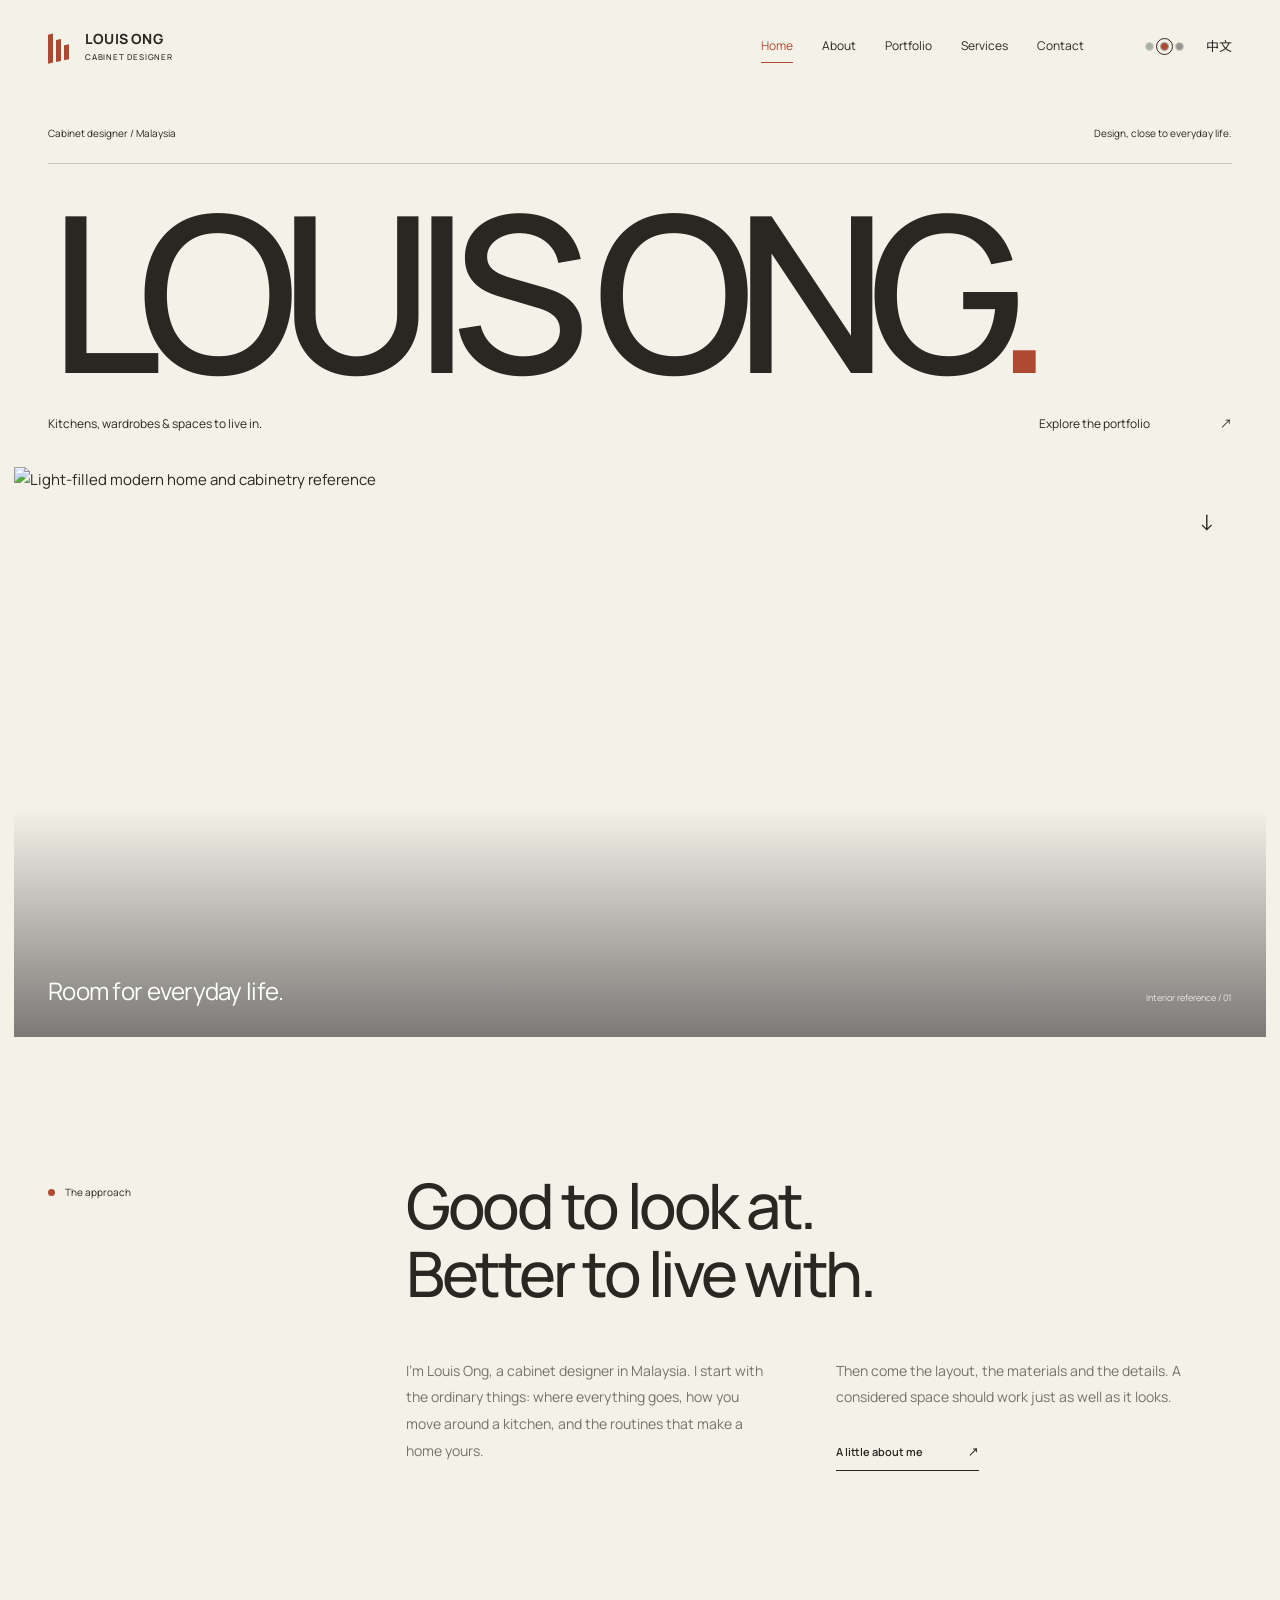
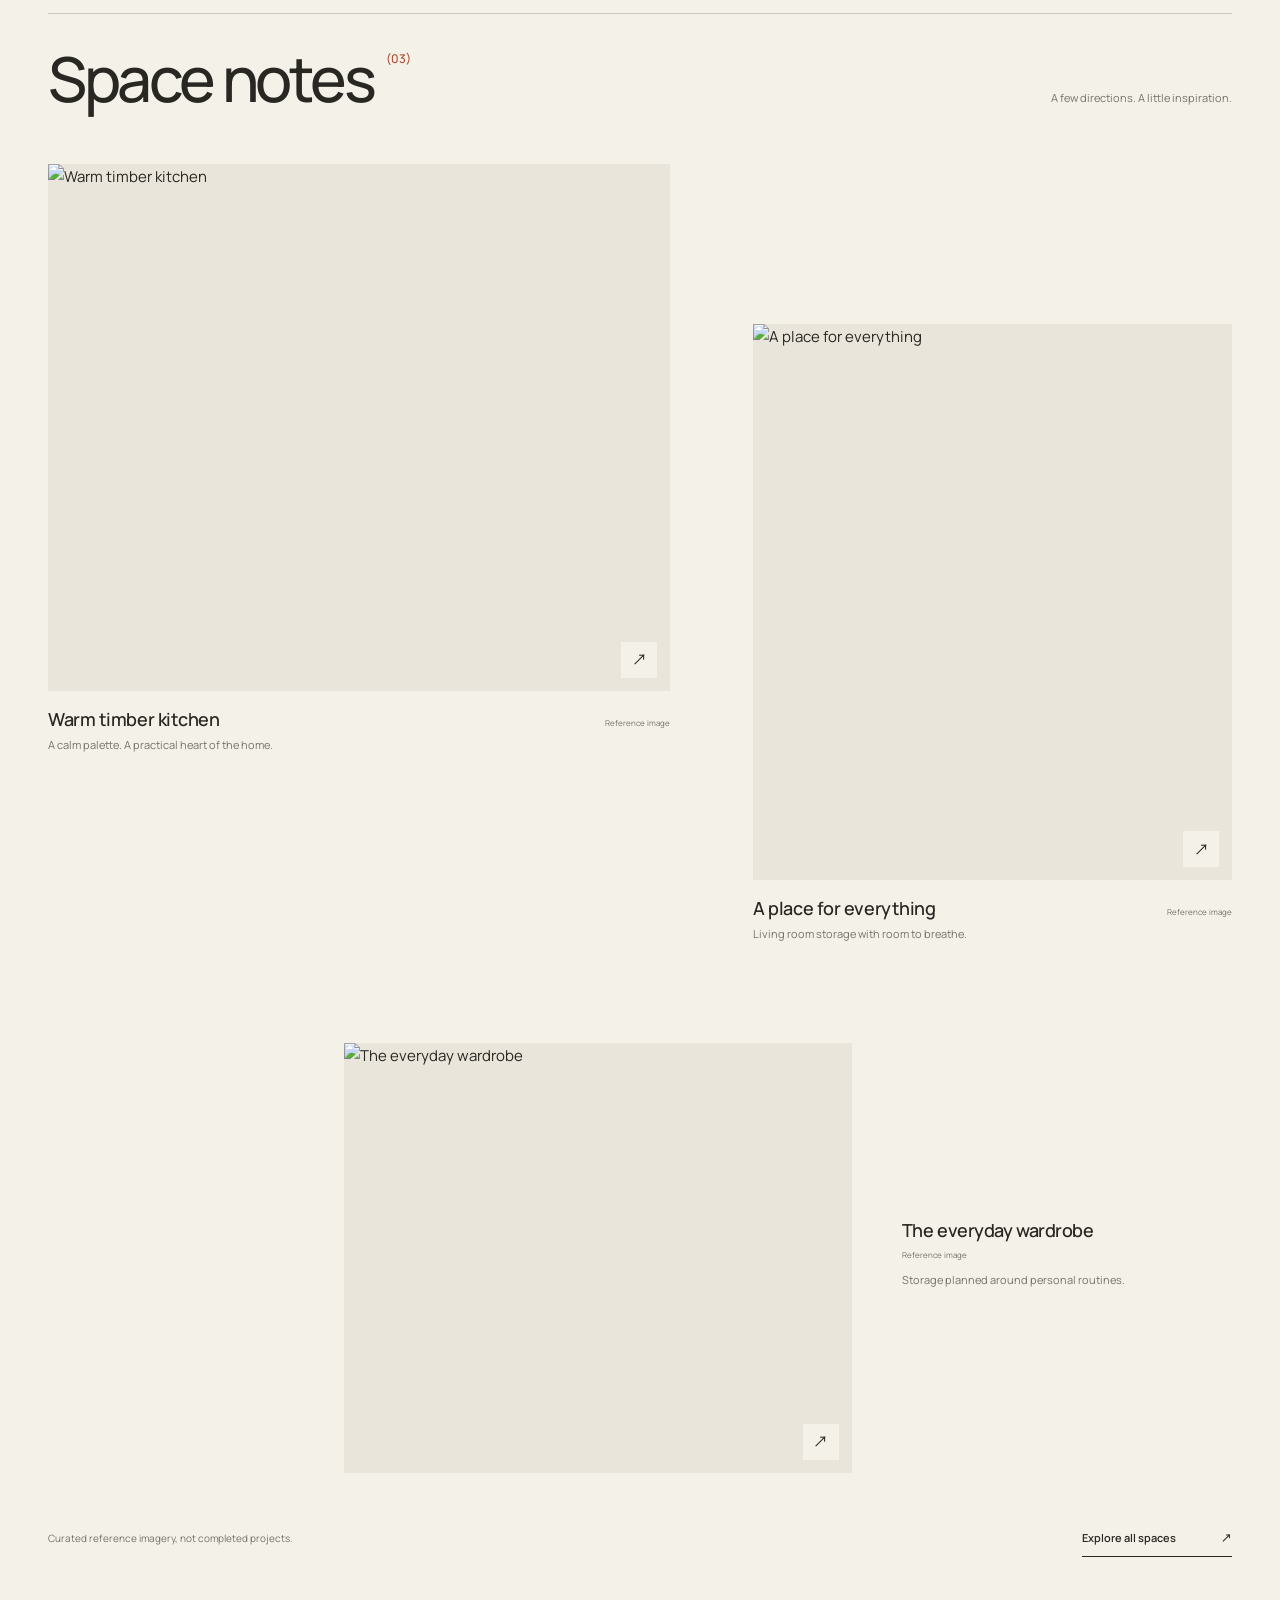
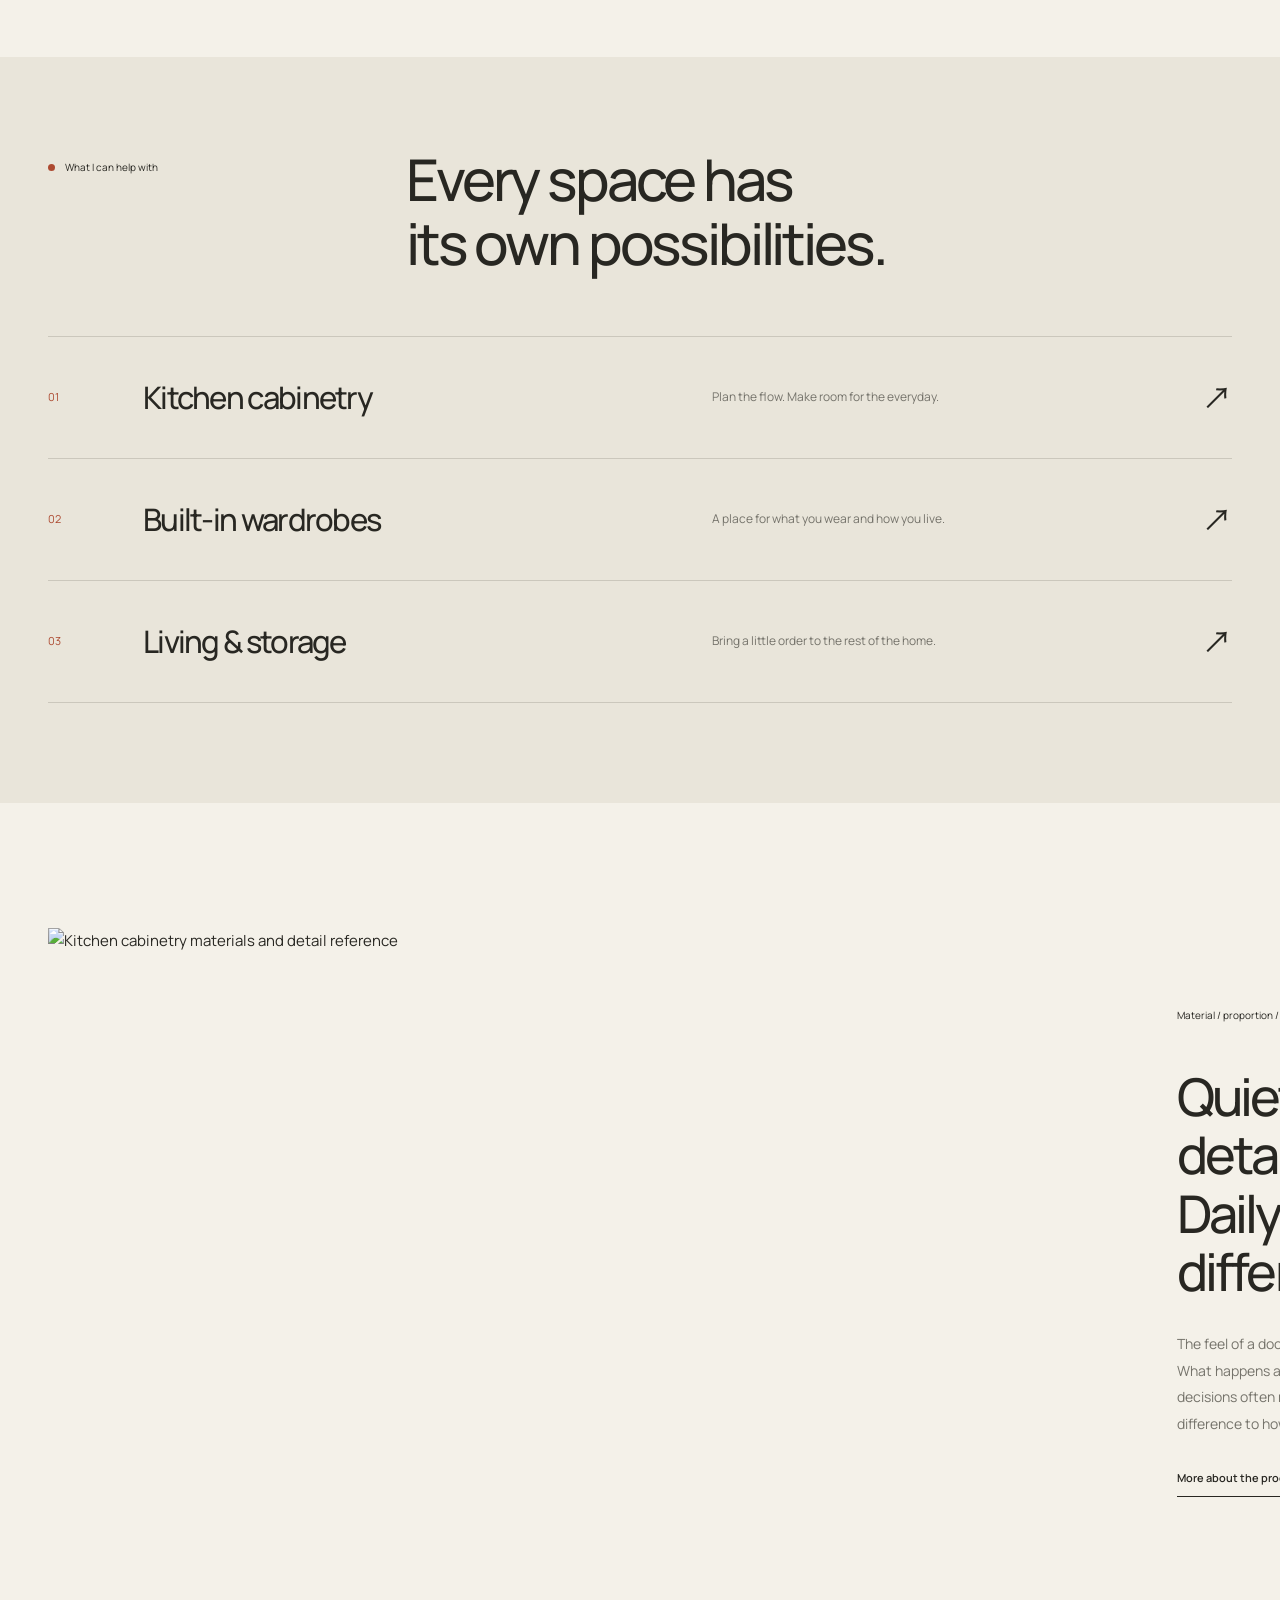
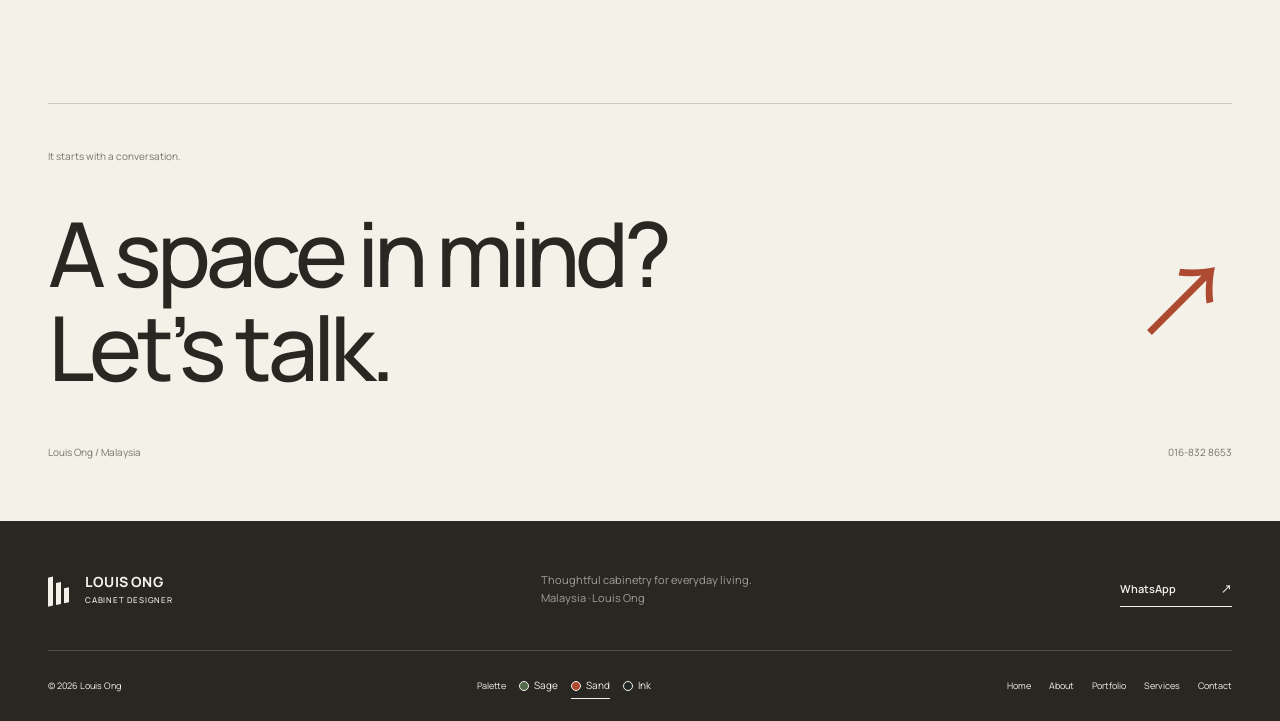
==== commit 93a9f47b: "Update index.html" ====
--- a/index.html
+++ b/index.html
@@ -4,28 +4,28 @@
 <meta charset="utf-8">
 <meta name="viewport" content="width=device-width, initial-scale=1">
 <title>Cabinet Designer in Malaysia | Louis Ong</title>
-<meta name="description" content="Personal cabinet design in Malaysia by Louis Ong. Explore kitchen cabinetry, built‑in wardrobes and living room storage, and discuss your space on WhatsApp.">
+<meta name="description" content="Personal cabinet design in Malaysia by Louis Ong. Explore kitchen cabinetry, built-in wardrobes and living room storage, and discuss your space on WhatsApp.">
 <meta name="theme-color" content="#f4f3ee">
-<!-- ========= 把YOUR_GITHUB_USERNAME替换成你的github用户名 ========= -->
+<!-- ========= 部署前，请把全部 louis.view-in-cabinet.github.io 替换为你真实 GitHub Pages 域名：你的用户名.github.io ========= -->
 <link rel="canonical" href="https://louis.view-in-cabinet.github.io/">
-<link rel="alternate" hreflang="en‑MY" href="https://louis.view‑in‑cabinet.github.io/">
-<link rel="alternate" hreflang="zh‑Hans" href="https://louis.view-in-cabinet.github.io/zh/">
-<link rel="alternate" hreflang="x‑default" href="https://louis.view-in-cabinet.github.io/">
+<link rel="alternate" hreflang="en-MY" href="https://louis.view-in-cabinet.github.io/">
+<link rel="alternate" hreflang="zh-Hans" href="https://louis.view-in-cabinet.github.io/zh/">
+<link rel="alternate" hreflang="x-default" href="https://louis.view-in-cabinet.github.io/">
 
 <meta property="og:title" content="Cabinet Designer in Malaysia | Louis Ong">
-<meta property="og:description" content="Personal cabinet design in Malaysia by Louis Ong. Explore kitchen cabinetry, built‑in wardrobes and living room storage, and discuss your space on WhatsApp.">
+<meta property="og:description" content="Personal cabinet design in Malaysia by Louis Ong. Explore kitchen cabinetry, built-in wardrobes and living room storage, and discuss your space on WhatsApp.">
 <meta property="og:type" content="website">
 <meta property="og:url" content="https://louis.view-in-cabinet.github.io/">
-<meta property="og:image" content="https://images.pexels.com/photos/271624/pexels‑photo‑271624.jpeg?auto=compress&cs=tinysrgb&w=1500">
-
-<!-- 临时在线favicon，后续替换assets/favicon.svg -->
-<link rel="icon" href="https://cdn-icons-png.flaticon.com/512/2038/2038854.png" type="image/svg+xml">
+<meta property="og:image" content="https://images.pexels.com/photos/271624/pexels-photo-271624.jpeg?auto=compress&cs=tinysrgb&w=1500">
+
+<!-- 临时在线favicon，后续替换assets/favicon.svg；已修正type -->
+<link rel="icon" href="https://cdn-icons-png.flaticon.com/512/2038/2038854.png" type="image/png">
 
 <link rel="stylesheet" href="style.css">
 <link rel="stylesheet" href="editorial.css">
 
 <script>
-try{document.documentElement.dataset.theme=localStorage.getItem('louis‑theme')||'sand'}catch(e){}
+try{document.documentElement.dataset.theme=localStorage.getItem('louis-theme')||'sand'}catch(e){}
 </script>
 <script defer src="app.js"></script>
 <noscript><style>.reveal{opacity:1;transform:none}</style></noscript>
@@ -39,50 +39,50 @@
 "url": "https://louis.view-in-cabinet.github.io",
 "telephone": "+60168328653",
 "email": "louis_zhai@yahoo.com",
-"knowsAbout": ["Kitchen cabinetry", "Built‑in wardrobes", "Cabinet design"],
+"knowsAbout": ["Kitchen cabinetry", "Built-in wardrobes", "Cabinet design"],
 "workLocation": {"@type": "Country", "name": "Malaysia"}
 }
 </script>
 </head>
 
-<body class="page‑home">
+<body class="page-home">
 <a class="skip" href="#main">Skip to content</a>
-<header class="site‑header">
-<a class="logo" href="./" aria‑label="Louis Ong home">
-<span class="brand‑symbol" aria‑hidden="true"><i></i><i></i><i></i></span>
-<span class="logo‑name">LOUIS ONG<small>CABINET DESIGNER</small></span>
+<header class="site-header">
+<a class="logo" href="./" aria-label="Louis Ong home">
+<span class="brand-symbol" aria-hidden="true"><i></i><i></i><i></i></span>
+<span class="logo-name">LOUIS ONG<small>CABINET DESIGNER</small></span>
 </a>
-<nav class="desktop‑nav" aria‑label="Main navigation">
-<a href="./" aria‑current="page">Home</a>
+<nav class="desktop-nav" aria-label="Main navigation">
+<a href="./" aria-current="page">Home</a>
 <a href="about/">About</a>
 <a href="portfolio/">Portfolio</a>
 <a href="services/">Services</a>
 <a href="contact/">Contact</a>
 </nav>
-<div class="header‑tools">
-<div class="themes header‑themes" role="group" aria‑label="Choose a colour theme">
-<button data‑theme="sage" aria‑label="Sage and stone theme" title="Sage"><i></i></button>
-<button data‑theme="sand" aria‑label="Sand and clay theme" title="Sand"><i></i></button>
-<button data‑theme="ink" aria‑label="Ink and bronze theme" title="Ink"><i></i></button>
-</div>
-<a class="language" href="zh/" lang="zh‑Hans" aria‑label="切换中文">中文</a>
-<a class="header‑cta" href="contact/">Let’s talk <span aria‑hidden="true">↗</span></a>
-<button id="menu‑toggle" aria‑expanded="false" aria‑controls="mobile‑menu" aria‑label="Open menu"><span></span><span></span></button>
+<div class="header-tools">
+<div class="themes header-themes" role="group" aria-label="Choose a colour theme">
+<button data-theme="sage" aria-label="Sage and stone theme" title="Sage"><i></i></button>
+<button data-theme="sand" aria-label="Sand and clay theme" title="Sand"><i></i></button>
+<button data-theme="ink" aria-label="Ink and bronze theme" title="Ink"><i></i></button>
+</div>
+<a class="language" href="zh/" lang="zh-Hans" aria-label="切换中文">中文</a>
+<a class="header-cta" href="contact/">Let’s talk <span aria-hidden="true">↗</span></a>
+<button id="menu-toggle" aria-expanded="false" aria-controls="mobile-menu" aria-label="Open menu"><span></span><span></span></button>
 </div>
 </header>
 
-<div id="mobile‑menu" class="mobile‑menu" inert aria‑hidden="true">
-<div class="menu‑background"></div>
-<div class="menu‑top">
-<a class="logo" href="./" aria‑label="Louis Ong home">
-<span class="brand‑symbol" aria‑hidden="true"><i></i><i></i><i></i></span>
-<span class="logo‑name">LOUIS ONG<small>CABINET DESIGNER</small></span>
+<div id="mobile-menu" class="mobile-menu" inert aria-hidden="true">
+<div class="menu-background"></div>
+<div class="menu-top">
+<a class="logo" href="./" aria-label="Louis Ong home">
+<span class="brand-symbol" aria-hidden="true"><i></i><i></i><i></i></span>
+<span class="logo-name">LOUIS ONG<small>CABINET DESIGNER</small></span>
 </a>
-<button id="menu‑close" aria‑label="Close menu">×</button>
-</div>
-<div class="menu‑content">
-<nav aria‑label="Mobile navigation">
-<a href="./" aria‑current="page">Home</a>
+<button id="menu-close" aria-label="Close menu">×</button>
+</div>
+<div class="menu-content">
+<nav aria-label="Mobile navigation">
+<a href="./" aria-current="page">Home</a>
 <a href="about/">About</a>
 <a href="portfolio/">Portfolio</a>
 <a href="services/">Services</a>
@@ -90,9 +90,9 @@
 </nav>
 <aside>
 <p>Let’s shape your space.</p>
-<a href="https://wa.me/60168328653" target="_blank" rel="noopener">WhatsApp <span aria‑hidden="true">↗</span></a>
+<a href="https://wa.me/60168328653" target="_blank" rel="noopener">WhatsApp <span aria-hidden="true">↗</span></a>
 <a href="mailto:louis_zhai@yahoo.com">louis_zhai@yahoo.com</a>
-<a class="language" href="zh/" lang="zh‑Hans" aria‑label="切换中文">中文</a>
+<a class="language" href="zh/" lang="zh-Hans" aria-label="切换中文">中文</a>
 <span>Malaysia</span>
 </aside>
 </div>
@@ -100,128 +100,128 @@
 
 <main id="main">
 <section class="masthead wrap">
-<div class="masthead‑note"><span>Cabinet designer / Malaysia</span><span>Design, close to everyday life.</span></div>
-<h1 aria‑label="Louis Ong — Cabinet Designer in Malaysia">LOUIS ONG<span class="name‑period">.</span></h1>
-<div class="masthead‑bottom">
+<div class="masthead-note"><span>Cabinet designer / Malaysia</span><span>Design, close to everyday life.</span></div>
+<h1 aria-label="Louis Ong — Cabinet Designer in Malaysia">LOUIS ONG<span class="name-period">.</span></h1>
+<div class="masthead-bottom">
 <p>Kitchens, wardrobes & spaces to live in.</p>
 <a href="portfolio/">Explore the portfolio <span>↗</span></a>
 </div>
 </section>
 
-<section class="editorial‑hero">
-<div class="hero‑image">
+<section class="editorial-hero">
+<div class="hero-image">
 <!-- hero.jpg 临时在线图 -->
-<img class="" src="https://images.pexels.com/photos/271624/pexels‑photo‑271624.jpeg?auto=compress&cs=tinysrgb&w=1500" alt="Light‑filled modern home and cabinetry reference" loading="eager" width="1500" height="1000">
-</div>
-<div class="editorial‑image‑caption"><span>Room for everyday life.</span><span>Interior reference / 01</span></div>
-<a class="hero‑round" href="#approach" aria‑label="Explore the design approach">↓</a>
-</section>
-
-<section id="approach" class="wrap approach‑editorial">
-<div class="side‑label reveal"><span class="orange‑dot"></span>The approach</div>
-<div class="approach‑text reveal">
+<img class="" src="https://images.pexels.com/photos/271624/pexels-photo-271624.jpeg?auto=compress&cs=tinysrgb&w=1500" alt="Light-filled modern home and cabinetry reference" loading="eager" width="1500" height="1000">
+</div>
+<div class="editorial-image-caption"><span>Room for everyday life.</span><span>Interior reference / 01</span></div>
+<a class="hero-round" href="#approach" aria-label="Explore the design approach">↓</a>
+</section>
+
+<section id="approach" class="wrap approach-editorial">
+<div class="side-label reveal"><span class="orange-dot"></span>The approach</div>
+<div class="approach-text reveal">
 <h2>Good to look at.<br>Better to live with.</h2>
-<div class="approach‑columns">
+<div class="approach-columns">
 <p>I’m Louis Ong, a cabinet designer in Malaysia. I start with the ordinary things: where everything goes, how you move around a kitchen, and the routines that make a home yours.</p>
 <div>
 <p>Then come the layout, the materials and the details. A considered space should work just as well as it looks.</p>
-<a class="text‑link" href="about/">A little about me <span aria‑hidden="true">↗</span></a>
-</div>
-</div>
-</div>
-</section>
-
-<section class="wrap editorial‑work">
-<div class="work‑title reveal"><h2>Space notes<sup>(03)</sup></h2><p>A few directions. A little inspiration.</p></div>
-<div class="editorial‑projects">
-<button class="project reveal" data‑category="kitchen" data‑image="kitchen" data‑title="Warm timber kitchen" aria‑label="View reference image: Warm timber kitchen">
-<div class="project‑image">
+<a class="text-link" href="about/">A little about me <span aria-hidden="true">↗</span></a>
+</div>
+</div>
+</div>
+</section>
+
+<section class="wrap editorial-work">
+<div class="work-title reveal"><h2>Space notes<sup>(03)</sup></h2><p>A few directions. A little inspiration.</p></div>
+<div class="editorial-projects">
+<button class="project reveal" data-category="kitchen" data-image="kitchen" data-title="Warm timber kitchen" aria-label="View reference image: Warm timber kitchen">
+<div class="project-image">
 <!-- kitchen.jpg 临时在线 -->
-<img class="" src="https://images.pexels.com/photos/1086171/pexels‑photo‑1086171.jpeg?auto=compress&cs=tinysrgb&w=1500" alt="Warm timber kitchen" loading="lazy" width="1500" height="1000">
-<span class="image‑action">↗</span>
-</div>
-<div class="project‑meta"><h3>Warm timber kitchen</h3><span>Reference image</span></div>
+<img class="" src="https://images.pexels.com/photos/1086171/pexels-photo-1086171.jpeg?auto=compress&cs=tinysrgb&w=1500" alt="Warm timber kitchen" loading="lazy" width="1500" height="1000">
+<span class="image-action">↗</span>
+</div>
+<div class="project-meta"><h3>Warm timber kitchen</h3><span>Reference image</span></div>
 <p>A calm palette. A practical heart of the home.</p>
 </button>
 
-<button class="project reveal" data‑category="living" data‑image="living" data‑title="A place for everything" aria‑label="View reference image: A place for everything">
-<div class="project‑image">
+<button class="project reveal" data-category="living" data-image="living" data-title="A place for everything" aria-label="View reference image: A place for everything">
+<div class="project-image">
 <!-- living.jpg 临时在线 -->
-<img class="" src="https://images.pexels.com/photos/186077/pexels‑photo‑186077.jpeg?auto=compress&cs=tinysrgb&w=1500" alt="A place for everything" loading="lazy" width="1500" height="1000">
-<span class="image‑action">↗</span>
-</div>
-<div class="project‑meta"><h3>A place for everything</h3><span>Reference image</span></div>
+<img class="" src="https://images.pexels.com/photos/186077/pexels-photo-186077.jpeg?auto=compress&cs=tinysrgb&w=1500" alt="A place for everything" loading="lazy" width="1500" height="1000">
+<span class="image-action">↗</span>
+</div>
+<div class="project-meta"><h3>A place for everything</h3><span>Reference image</span></div>
 <p>Living room storage with room to breathe.</p>
 </button>
 
-<button class="project reveal" data‑category="wardrobe" data‑image="wardrobe" data‑title="The everyday wardrobe" aria‑label="View reference image: The everyday wardrobe">
-<div class="project‑image">
+<button class="project reveal" data-category="wardrobe" data-image="wardrobe" data-title="The everyday wardrobe" aria-label="View reference image: The everyday wardrobe">
+<div class="project-image">
 <!-- wardrobe.jpg 临时在线 -->
-<img class="" src="https://images.pexels.com/photos/1350789/pexels‑photo‑1350789.jpeg?auto=compress&cs=tinysrgb&w=1500" alt="The everyday wardrobe" loading="lazy" width="1500" height="1000">
-<span class="image‑action">↗</span>
-</div>
-<div class="project‑meta"><h3>The everyday wardrobe</h3><span>Reference image</span></div>
+<img class="" src="https://images.pexels.com/photos/1350789/pexels-photo-1350789.jpeg?auto=compress&cs=tinysrgb&w=1500" alt="The everyday wardrobe" loading="lazy" width="1500" height="1000">
+<span class="image-action">↗</span>
+</div>
+<div class="project-meta"><h3>The everyday wardrobe</h3><span>Reference image</span></div>
 <p>Storage planned around personal routines.</p>
 </button>
 </div>
-<div class="work‑bottom">
+<div class="work-bottom">
 <p>Curated reference imagery, not completed projects.</p>
-<a class="text‑link" href="portfolio/">Explore all spaces <span aria‑hidden="true">↗</span></a>
-</div>
-</section>
-
-<section class="editorial‑services">
+<a class="text-link" href="portfolio/">Explore all spaces <span aria-hidden="true">↗</span></a>
+</div>
+</section>
+
+<section class="editorial-services">
 <div class="wrap">
-<div class="service‑heading reveal">
-<span class="side‑label"><span class="orange‑dot"></span>What I can help with</span>
+<div class="service-heading reveal">
+<span class="side-label"><span class="orange-dot"></span>What I can help with</span>
 <h2>Every space has<br>its own possibilities.</h2>
 </div>
-<div class="editorial‑service‑list">
-<a class="reveal" href="services/#kitchen"><span class="service‑number">01</span><h3>Kitchen cabinetry</h3><p>Plan the flow. Make room for the everyday.</p><span class="service‑arrow">↗</span></a>
-<a class="reveal" href="services/#wardrobe"><span class="service‑number">02</span><h3>Built‑in wardrobes</h3><p>A place for what you wear and how you live.</p><span class="service‑arrow">↗</span></a>
-<a class="reveal" href="services/#living"><span class="service‑number">03</span><h3>Living & storage</h3><p>Bring a little order to the rest of the home.</p><span class="service‑arrow">↗</span></a>
-</div>
-</div>
-</section>
-
-<section class="wrap detail‑editorial">
-<div class="detail‑large reveal">
-<img class="" src="https://images.pexels.com/photos/1086171/pexels‑photo‑1086171.jpeg?auto=compress&cs=tinysrgb&w=1500" alt="Kitchen cabinetry materials and detail reference" loading="lazy" width="1500" height="1000">
-</div>
-<div class="detail‑side">
+<div class="editorial-service-list">
+<a class="reveal" href="services/#kitchen"><span class="service-number">01</span><h3>Kitchen cabinetry</h3><p>Plan the flow. Make room for the everyday.</p><span class="service-arrow">↗</span></a>
+<a class="reveal" href="services/#wardrobe"><span class="service-number">02</span><h3>Built-in wardrobes</h3><p>A place for what you wear and how you live.</p><span class="service-arrow">↗</span></a>
+<a class="reveal" href="services/#living"><span class="service-number">03</span><h3>Living & storage</h3><p>Bring a little order to the rest of the home.</p><span class="service-arrow">↗</span></a>
+</div>
+</div>
+</section>
+
+<section class="wrap detail-editorial">
+<div class="detail-large reveal">
+<img class="" src="https://images.pexels.com/photos/1086171/pexels-photo-1086171.jpeg?auto=compress&cs=tinysrgb&w=1500" alt="Kitchen cabinetry materials and detail reference" loading="lazy" width="1500" height="1000">
+</div>
+<div class="detail-side">
 <span class="tiny reveal">Material / proportion / detail</span>
 <h2 class="reveal">Quiet details.<br>Daily differences.</h2>
 <p class="reveal">The feel of a door. Where a drawer sits. What happens at a corner. The smaller decisions often make the biggest difference to how a space feels.</p>
-<a class="text‑link" href="services/">More about the process <span aria‑hidden="true">↗</span></a>
-</div>
-</section>
-
-<section class="editorial‑cta wrap reveal">
+<a class="text-link" href="services/">More about the process <span aria-hidden="true">↗</span></a>
+</div>
+</section>
+
+<section class="editorial-cta wrap reveal">
 <span class="tiny">It starts with a conversation.</span>
-<a href="contact/"><h2>A space in mind?<br>Let’s talk.</h2><span class="cta‑arrow" aria‑hidden="true">↗</span></a>
-<div class="cta‑meta"><span>Louis Ong / Malaysia</span><span>016‑832 8653</span></div>
+<a href="contact/"><h2>A space in mind?<br>Let’s talk.</h2><span class="cta-arrow" aria-hidden="true">↗</span></a>
+<div class="cta-meta"><span>Louis Ong / Malaysia</span><span>016-832 8653</span></div>
 </section>
 </main>
 
 <footer>
-<div class="wrap footer‑top">
-<a class="logo" href="./" aria‑label="Louis Ong home">
-<span class="brand‑symbol" aria‑hidden="true"><i></i><i></i><i></i></span>
-<span class="logo‑name">LOUIS ONG<small>CABINET DESIGNER</small></span>
+<div class="wrap footer-top">
+<a class="logo" href="./" aria-label="Louis Ong home">
+<span class="brand-symbol" aria-hidden="true"><i></i><i></i><i></i></span>
+<span class="logo-name">LOUIS ONG<small>CABINET DESIGNER</small></span>
 </a>
 <p>Thoughtful cabinetry for everyday living.<br>Malaysia · Louis Ong</p>
-<a class="text‑link" href="https://wa.me/60168328653" target="_blank" rel="noopener">WhatsApp <span aria‑hidden="true">↗</span></a>
-</div>
-<div class="wrap footer‑bottom">
+<a class="text-link" href="https://wa.me/60168328653" target="_blank" rel="noopener">WhatsApp <span aria-hidden="true">↗</span></a>
+</div>
+<div class="wrap footer-bottom">
 <span>© 2026 Louis Ong</span>
-<div class="themes" role="group" aria‑label="Choose a colour theme">
+<div class="themes" role="group" aria-label="Choose a colour theme">
 <span>Palette</span>
-<button data‑theme="sage" title="Sage & stone" aria‑label="Sage and stone theme"><i></i>Sage</button>
-<button data‑theme="sand" title="Sand & clay" aria‑label="Sand and clay theme"><i></i>Sand</button>
-<button data‑theme="ink" title="Ink & bronze" aria‑label="Ink and bronze theme"><i></i>Ink</button>
+<button data-theme="sage" title="Sage & stone" aria-label="Sage and stone theme"><i></i>Sage</button>
+<button data-theme="sand" title="Sand & clay" aria-label="Sand and clay theme"><i></i>Sand</button>
+<button data-theme="ink" title="Ink & bronze" aria-label="Ink and bronze theme"><i></i>Ink</button>
 </div>
 <nav>
-<a href="./" aria‑current="page">Home</a>
+<a href="./" aria-current="page">Home</a>
 <a href="about/">About</a>
 <a href="portfolio/">Portfolio</a>
 <a href="services/">Services</a>
@@ -230,10 +230,10 @@
 </div>
 </footer>
 
-<button id="back‑top" aria‑label="Back to top">↑</button>
-<dialog id="image‑dialog">
-<button id="dialog‑close" aria‑label="Close image">×</button>
-<img src="https://images.pexels.com/photos/271624/pexels‑photo‑271624.jpeg?auto=compress&cs=tinysrgb&w=1500" alt="">
+<button id="back-top" aria-label="Back to top">↑</button>
+<dialog id="image-dialog">
+<button id="dialog-close" aria-label="Close image">×</button>
+<img src="https://images.pexels.com/photos/271624/pexels-photo-271624.jpeg?auto=compress&cs=tinysrgb&w=1500" alt="">
 <div><h2></h2><p>Reference image · not a completed project</p></div>
 </dialog>
 </body>
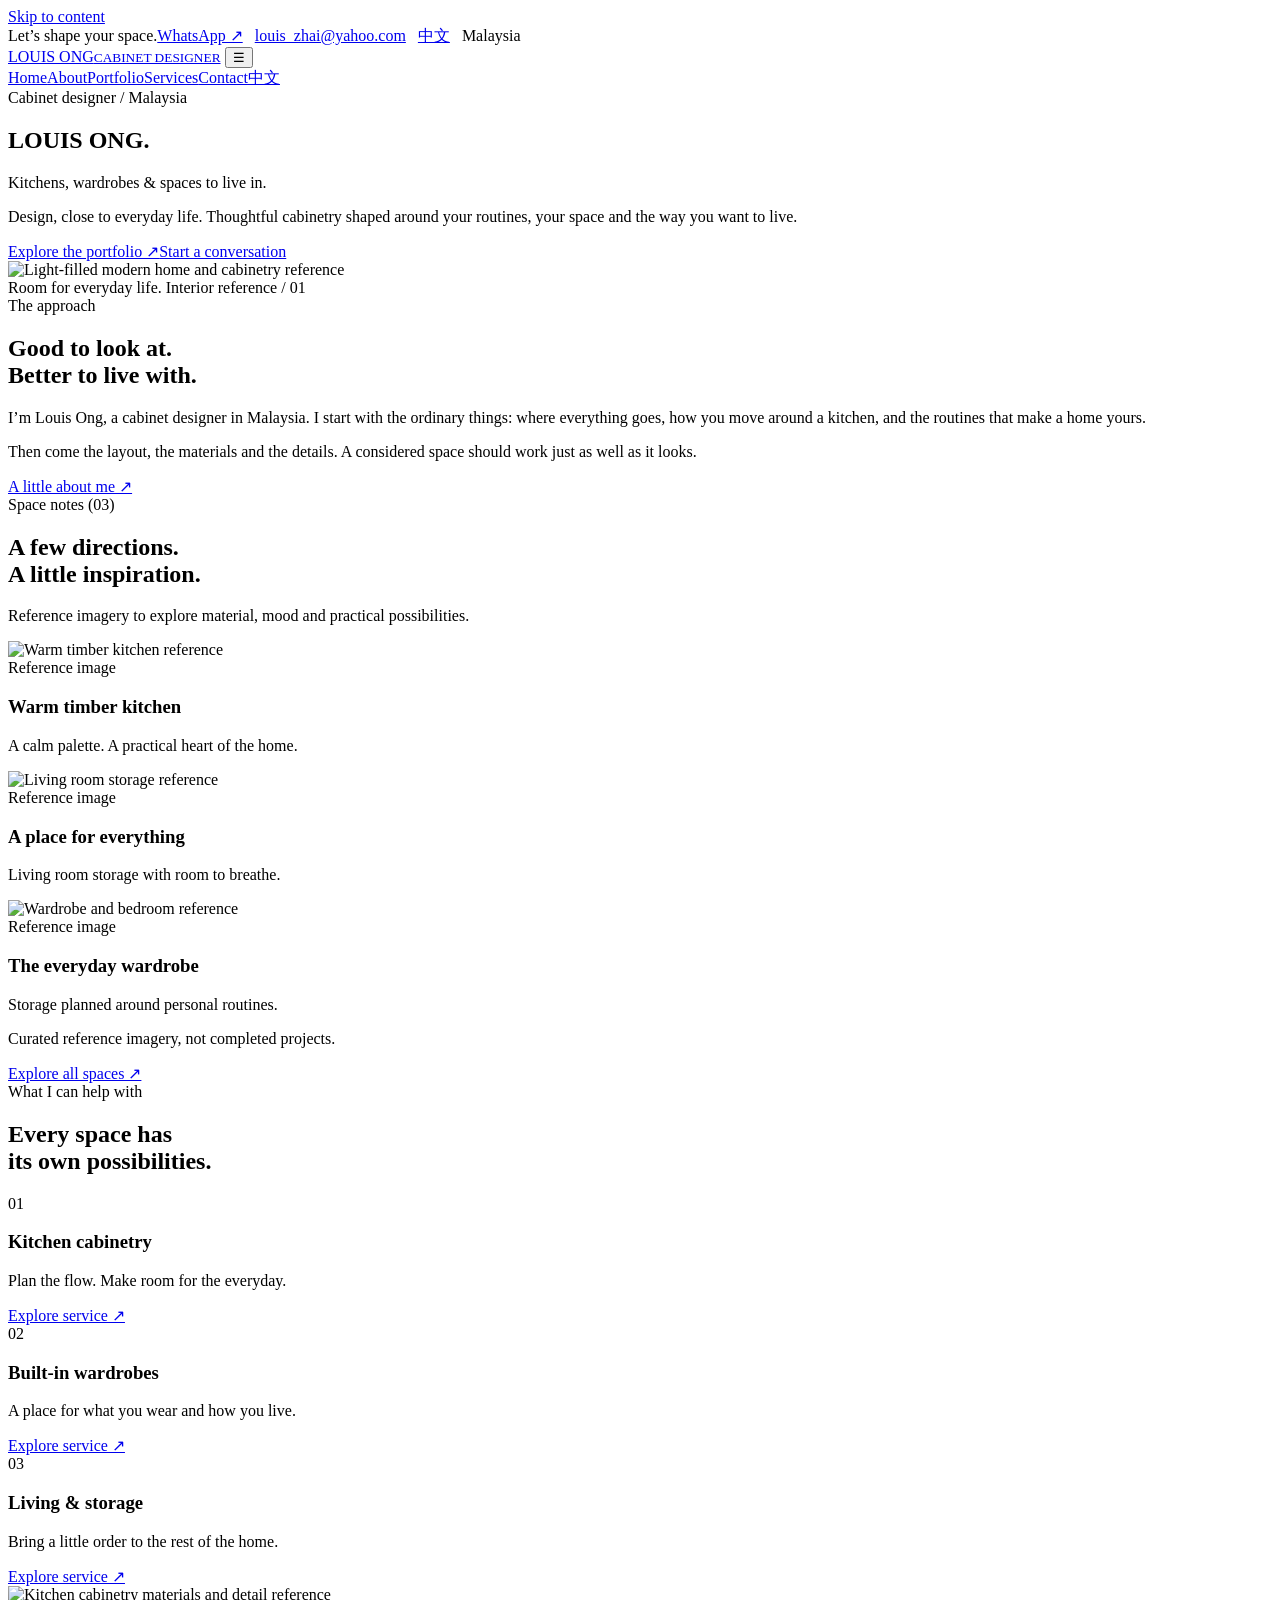
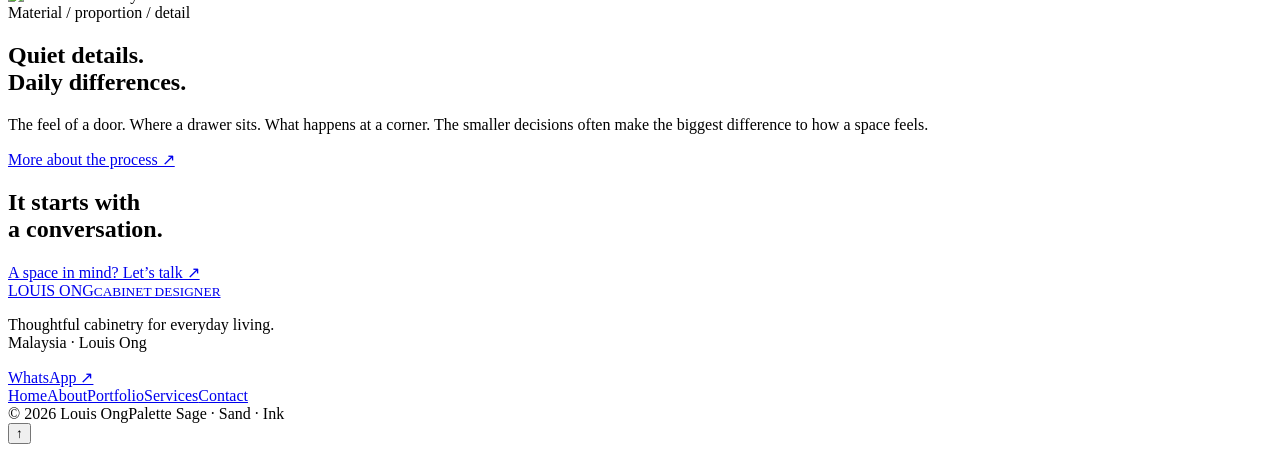
==== commit 479f826f: "Update index.html" ====
--- a/index.html
+++ b/index.html
@@ -1,240 +1,31 @@
 <!doctype html>
-<html lang="en-MY">
+<html lang="en">
 <head>
-<meta charset="utf-8">
-<meta name="viewport" content="width=device-width, initial-scale=1">
-<title>Cabinet Designer in Malaysia | Louis Ong</title>
-<meta name="description" content="Personal cabinet design in Malaysia by Louis Ong. Explore kitchen cabinetry, built-in wardrobes and living room storage, and discuss your space on WhatsApp.">
-<meta name="theme-color" content="#f4f3ee">
-<!-- ========= 部署前，请把全部 louis.view-in-cabinet.github.io 替换为你真实 GitHub Pages 域名：你的用户名.github.io ========= -->
-<link rel="canonical" href="https://louis.view-in-cabinet.github.io/">
-<link rel="alternate" hreflang="en-MY" href="https://louis.view-in-cabinet.github.io/">
-<link rel="alternate" hreflang="zh-Hans" href="https://louis.view-in-cabinet.github.io/zh/">
-<link rel="alternate" hreflang="x-default" href="https://louis.view-in-cabinet.github.io/">
-
-<meta property="og:title" content="Cabinet Designer in Malaysia | Louis Ong">
-<meta property="og:description" content="Personal cabinet design in Malaysia by Louis Ong. Explore kitchen cabinetry, built-in wardrobes and living room storage, and discuss your space on WhatsApp.">
-<meta property="og:type" content="website">
-<meta property="og:url" content="https://louis.view-in-cabinet.github.io/">
-<meta property="og:image" content="https://images.pexels.com/photos/271624/pexels-photo-271624.jpeg?auto=compress&cs=tinysrgb&w=1500">
-
-<!-- 临时在线favicon，后续替换assets/favicon.svg；已修正type -->
-<link rel="icon" href="https://cdn-icons-png.flaticon.com/512/2038/2038854.png" type="image/png">
-
-<link rel="stylesheet" href="style.css">
-<link rel="stylesheet" href="editorial.css">
-
-<script>
-try{document.documentElement.dataset.theme=localStorage.getItem('louis-theme')||'sand'}catch(e){}
-</script>
-<script defer src="app.js"></script>
-<noscript><style>.reveal{opacity:1;transform:none}</style></noscript>
-
-<script type="application/ld+json">
-{
-"@context": "https://schema.org",
-"@type": "Person",
-"name": "Louis Ong",
-"jobTitle": "Cabinet Designer",
-"url": "https://louis.view-in-cabinet.github.io",
-"telephone": "+60168328653",
-"email": "louis_zhai@yahoo.com",
-"knowsAbout": ["Kitchen cabinetry", "Built-in wardrobes", "Cabinet design"],
-"workLocation": {"@type": "Country", "name": "Malaysia"}
-}
-</script>
+<meta charset="utf-8"><meta name="viewport" content="width=device-width, initial-scale=1">
+<title>Cabinet Designer in Malaysia | Louis Ong</title><meta name="description" content="Thoughtful kitchen cabinetry, wardrobes and living spaces designed around everyday life in Malaysia.">
+<meta name="theme-color" content="#f8f7f3">
+<link rel="stylesheet" href="/louis.view-in-cabinet.github.io/style.css"><link rel="stylesheet" href="/louis.view-in-cabinet.github.io/editorial.css">
 </head>
-
-<body class="page-home">
-<a class="skip" href="#main">Skip to content</a>
+<body class="editorial">
+<a class="skip-link" href="#main">Skip to content</a>
+<div class="topline"><span>Let’s shape your space.</span><span><a href="https://wa.me/60168328653" target="_blank" rel="noopener">WhatsApp ↗</a> &nbsp; <a href="mailto:louis_zhai@yahoo.com">louis_zhai@yahoo.com</a> &nbsp; <a href="/louis.view-in-cabinet.github.io/zh/" lang="zh-Hans">中文</a> &nbsp; Malaysia</span></div>
 <header class="site-header">
-<a class="logo" href="./" aria-label="Louis Ong home">
-<span class="brand-symbol" aria-hidden="true"><i></i><i></i><i></i></span>
-<span class="logo-name">LOUIS ONG<small>CABINET DESIGNER</small></span>
-</a>
-<nav class="desktop-nav" aria-label="Main navigation">
-<a href="./" aria-current="page">Home</a>
-<a href="about/">About</a>
-<a href="portfolio/">Portfolio</a>
-<a href="services/">Services</a>
-<a href="contact/">Contact</a>
-</nav>
-<div class="header-tools">
-<div class="themes header-themes" role="group" aria-label="Choose a colour theme">
-<button data-theme="sage" aria-label="Sage and stone theme" title="Sage"><i></i></button>
-<button data-theme="sand" aria-label="Sand and clay theme" title="Sand"><i></i></button>
-<button data-theme="ink" aria-label="Ink and bronze theme" title="Ink"><i></i></button>
-</div>
-<a class="language" href="zh/" lang="zh-Hans" aria-label="切换中文">中文</a>
-<a class="header-cta" href="contact/">Let’s talk <span aria-hidden="true">↗</span></a>
-<button id="menu-toggle" aria-expanded="false" aria-controls="mobile-menu" aria-label="Open menu"><span></span><span></span></button>
-</div>
+<a class="brand" href="/louis.view-in-cabinet.github.io/">LOUIS ONG<small>CABINET DESIGNER</small></a>
+<button class="nav-toggle" aria-expanded="false" aria-label="Toggle navigation">☰</button>
+<nav class="nav" aria-label="Main navigation"><a href="/louis.view-in-cabinet.github.io/" aria-current="page">Home</a><a href="/louis.view-in-cabinet.github.io/about/" >About</a><a href="/louis.view-in-cabinet.github.io/portfolio/" >Portfolio</a><a href="/louis.view-in-cabinet.github.io/services/" >Services</a><a href="/louis.view-in-cabinet.github.io/contact/" >Contact</a><a class="mobile-lang" href="/louis.view-in-cabinet.github.io/zh/">中文</a></nav>
 </header>
-
-<div id="mobile-menu" class="mobile-menu" inert aria-hidden="true">
-<div class="menu-background"></div>
-<div class="menu-top">
-<a class="logo" href="./" aria-label="Louis Ong home">
-<span class="brand-symbol" aria-hidden="true"><i></i><i></i><i></i></span>
-<span class="logo-name">LOUIS ONG<small>CABINET DESIGNER</small></span>
-</a>
-<button id="menu-close" aria-label="Close menu">×</button>
-</div>
-<div class="menu-content">
-<nav aria-label="Mobile navigation">
-<a href="./" aria-current="page">Home</a>
-<a href="about/">About</a>
-<a href="portfolio/">Portfolio</a>
-<a href="services/">Services</a>
-<a href="contact/">Contact</a>
-</nav>
-<aside>
-<p>Let’s shape your space.</p>
-<a href="https://wa.me/60168328653" target="_blank" rel="noopener">WhatsApp <span aria-hidden="true">↗</span></a>
-<a href="mailto:louis_zhai@yahoo.com">louis_zhai@yahoo.com</a>
-<a class="language" href="zh/" lang="zh-Hans" aria-label="切换中文">中文</a>
-<span>Malaysia</span>
-</aside>
-</div>
-</div>
-
 <main id="main">
-<section class="masthead wrap">
-<div class="masthead-note"><span>Cabinet designer / Malaysia</span><span>Design, close to everyday life.</span></div>
-<h1 aria-label="Louis Ong — Cabinet Designer in Malaysia">LOUIS ONG<span class="name-period">.</span></h1>
-<div class="masthead-bottom">
-<p>Kitchens, wardrobes & spaces to live in.</p>
-<a href="portfolio/">Explore the portfolio <span>↗</span></a>
-</div>
-</section>
-
-<section class="editorial-hero">
-<div class="hero-image">
-<!-- hero.jpg 临时在线图 -->
-<img class="" src="https://images.pexels.com/photos/271624/pexels-photo-271624.jpeg?auto=compress&cs=tinysrgb&w=1500" alt="Light-filled modern home and cabinetry reference" loading="eager" width="1500" height="1000">
-</div>
-<div class="editorial-image-caption"><span>Room for everyday life.</span><span>Interior reference / 01</span></div>
-<a class="hero-round" href="#approach" aria-label="Explore the design approach">↓</a>
-</section>
-
-<section id="approach" class="wrap approach-editorial">
-<div class="side-label reveal"><span class="orange-dot"></span>The approach</div>
-<div class="approach-text reveal">
-<h2>Good to look at.<br>Better to live with.</h2>
-<div class="approach-columns">
-<p>I’m Louis Ong, a cabinet designer in Malaysia. I start with the ordinary things: where everything goes, how you move around a kitchen, and the routines that make a home yours.</p>
-<div>
-<p>Then come the layout, the materials and the details. A considered space should work just as well as it looks.</p>
-<a class="text-link" href="about/">A little about me <span aria-hidden="true">↗</span></a>
-</div>
-</div>
-</div>
-</section>
-
-<section class="wrap editorial-work">
-<div class="work-title reveal"><h2>Space notes<sup>(03)</sup></h2><p>A few directions. A little inspiration.</p></div>
-<div class="editorial-projects">
-<button class="project reveal" data-category="kitchen" data-image="kitchen" data-title="Warm timber kitchen" aria-label="View reference image: Warm timber kitchen">
-<div class="project-image">
-<!-- kitchen.jpg 临时在线 -->
-<img class="" src="https://images.pexels.com/photos/1086171/pexels-photo-1086171.jpeg?auto=compress&cs=tinysrgb&w=1500" alt="Warm timber kitchen" loading="lazy" width="1500" height="1000">
-<span class="image-action">↗</span>
-</div>
-<div class="project-meta"><h3>Warm timber kitchen</h3><span>Reference image</span></div>
-<p>A calm palette. A practical heart of the home.</p>
-</button>
-
-<button class="project reveal" data-category="living" data-image="living" data-title="A place for everything" aria-label="View reference image: A place for everything">
-<div class="project-image">
-<!-- living.jpg 临时在线 -->
-<img class="" src="https://images.pexels.com/photos/186077/pexels-photo-186077.jpeg?auto=compress&cs=tinysrgb&w=1500" alt="A place for everything" loading="lazy" width="1500" height="1000">
-<span class="image-action">↗</span>
-</div>
-<div class="project-meta"><h3>A place for everything</h3><span>Reference image</span></div>
-<p>Living room storage with room to breathe.</p>
-</button>
-
-<button class="project reveal" data-category="wardrobe" data-image="wardrobe" data-title="The everyday wardrobe" aria-label="View reference image: The everyday wardrobe">
-<div class="project-image">
-<!-- wardrobe.jpg 临时在线 -->
-<img class="" src="https://images.pexels.com/photos/1350789/pexels-photo-1350789.jpeg?auto=compress&cs=tinysrgb&w=1500" alt="The everyday wardrobe" loading="lazy" width="1500" height="1000">
-<span class="image-action">↗</span>
-</div>
-<div class="project-meta"><h3>The everyday wardrobe</h3><span>Reference image</span></div>
-<p>Storage planned around personal routines.</p>
-</button>
-</div>
-<div class="work-bottom">
-<p>Curated reference imagery, not completed projects.</p>
-<a class="text-link" href="portfolio/">Explore all spaces <span aria-hidden="true">↗</span></a>
-</div>
-</section>
-
-<section class="editorial-services">
-<div class="wrap">
-<div class="service-heading reveal">
-<span class="side-label"><span class="orange-dot"></span>What I can help with</span>
-<h2>Every space has<br>its own possibilities.</h2>
-</div>
-<div class="editorial-service-list">
-<a class="reveal" href="services/#kitchen"><span class="service-number">01</span><h3>Kitchen cabinetry</h3><p>Plan the flow. Make room for the everyday.</p><span class="service-arrow">↗</span></a>
-<a class="reveal" href="services/#wardrobe"><span class="service-number">02</span><h3>Built-in wardrobes</h3><p>A place for what you wear and how you live.</p><span class="service-arrow">↗</span></a>
-<a class="reveal" href="services/#living"><span class="service-number">03</span><h3>Living & storage</h3><p>Bring a little order to the rest of the home.</p><span class="service-arrow">↗</span></a>
-</div>
-</div>
-</section>
-
-<section class="wrap detail-editorial">
-<div class="detail-large reveal">
-<img class="" src="https://images.pexels.com/photos/1086171/pexels-photo-1086171.jpeg?auto=compress&cs=tinysrgb&w=1500" alt="Kitchen cabinetry materials and detail reference" loading="lazy" width="1500" height="1000">
-</div>
-<div class="detail-side">
-<span class="tiny reveal">Material / proportion / detail</span>
-<h2 class="reveal">Quiet details.<br>Daily differences.</h2>
-<p class="reveal">The feel of a door. Where a drawer sits. What happens at a corner. The smaller decisions often make the biggest difference to how a space feels.</p>
-<a class="text-link" href="services/">More about the process <span aria-hidden="true">↗</span></a>
-</div>
-</section>
-
-<section class="editorial-cta wrap reveal">
-<span class="tiny">It starts with a conversation.</span>
-<a href="contact/"><h2>A space in mind?<br>Let’s talk.</h2><span class="cta-arrow" aria-hidden="true">↗</span></a>
-<div class="cta-meta"><span>Louis Ong / Malaysia</span><span>016-832 8653</span></div>
-</section>
+<section class="hero container"><div class="hero-grid"><div><div class="eyebrow">Cabinet designer / Malaysia</div><h1>LOUIS ONG<span>.</span></h1><p class="lead">Kitchens, wardrobes &amp; spaces to live in.</p><p class="intro">Design, close to everyday life. Thoughtful cabinetry shaped around your routines, your space and the way you want to live.</p><div class="actions"><a class="button" href="/louis.view-in-cabinet.github.io/portfolio/">Explore the portfolio ↗</a><a class="button secondary" href="/louis.view-in-cabinet.github.io/contact/">Start a conversation</a></div></div><div><div class="image-frame"><img class="hero-image" src="https://images.unsplash.com/photo-1600585154340-be6161a56a0c?auto=format&fit=crop&w=1400&q=85" alt="Light-filled modern home and cabinetry reference"></div><div class="image-caption">Room for everyday life. Interior reference / 01</div></div></div></section>
+<section class="section"><div class="container two-col"><div><div class="eyebrow">The approach</div><h2>Good to look at.<br>Better to live with.</h2></div><div class="body-copy"><p>I’m Louis Ong, a cabinet designer in Malaysia. I start with the ordinary things: where everything goes, how you move around a kitchen, and the routines that make a home yours.</p><p>Then come the layout, the materials and the details. A considered space should work just as well as it looks.</p><a class="button secondary" href="/louis.view-in-cabinet.github.io/about/">A little about me ↗</a></div></div></section>
+<section class="section"><div class="container"><div class="section-head"><div><div class="eyebrow">Space notes (03)</div><h2>A few directions.<br>A little inspiration.</h2></div><p>Reference imagery to explore material, mood and practical possibilities.</p></div><div class="cards">
+<article class="image-card"><img src="https://images.unsplash.com/photo-1600585154340-be6161a56a0c?auto=format&fit=crop&w=1400&q=85" alt="Warm timber kitchen reference"><div class="card-body"><span class="tag">Reference image</span><h3>Warm timber kitchen</h3><p>A calm palette. A practical heart of the home.</p></div></article>
+<article class="image-card"><img src="https://images.unsplash.com/photo-1600210492486-724fe5c67fb0?auto=format&fit=crop&w=1200&q=85" alt="Living room storage reference"><div class="card-body"><span class="tag">Reference image</span><h3>A place for everything</h3><p>Living room storage with room to breathe.</p></div></article>
+<article class="image-card"><img src="https://images.unsplash.com/photo-1616486338812-3dadae4b4ace?auto=format&fit=crop&w=1200&q=85" alt="Wardrobe and bedroom reference"><div class="card-body"><span class="tag">Reference image</span><h3>The everyday wardrobe</h3><p>Storage planned around personal routines.</p></div></article></div><p class="note">Curated reference imagery, not completed projects.</p><a class="button secondary" href="/louis.view-in-cabinet.github.io/portfolio/">Explore all spaces ↗</a></div></section>
+<section class="section"><div class="container"><div class="section-head"><div><div class="eyebrow">What I can help with</div><h2>Every space has<br>its own possibilities.</h2></div></div><div class="services-list"><article class="service-item"><span class="num">01</span><h3>Kitchen cabinetry</h3><p>Plan the flow. Make room for the everyday.</p><a href="/louis.view-in-cabinet.github.io/services/">Explore service ↗</a></article><article class="service-item"><span class="num">02</span><h3>Built-in wardrobes</h3><p>A place for what you wear and how you live.</p><a href="/louis.view-in-cabinet.github.io/services/">Explore service ↗</a></article><article class="service-item"><span class="num">03</span><h3>Living &amp; storage</h3><p>Bring a little order to the rest of the home.</p><a href="/louis.view-in-cabinet.github.io/services/">Explore service ↗</a></article></div></div></section>
+<section class="section"><div class="container detail-grid"><img src="https://images.unsplash.com/photo-1600607687939-ce8a6c25118c?auto=format&fit=crop&w=1200&q=85" alt="Kitchen cabinetry materials and detail reference"><div><div class="eyebrow">Material / proportion / detail</div><h2>Quiet details.<br>Daily differences.</h2><p class="body-copy">The feel of a door. Where a drawer sits. What happens at a corner. The smaller decisions often make the biggest difference to how a space feels.</p><a class="button secondary" href="/louis.view-in-cabinet.github.io/services/">More about the process ↗</a></div></div></section>
+<section class="cta-band"><h2>It starts with<br>a conversation.</h2><a class="button" href="/louis.view-in-cabinet.github.io/contact/">A space in mind? Let’s talk ↗</a></section>
 </main>
-
-<footer>
-<div class="wrap footer-top">
-<a class="logo" href="./" aria-label="Louis Ong home">
-<span class="brand-symbol" aria-hidden="true"><i></i><i></i><i></i></span>
-<span class="logo-name">LOUIS ONG<small>CABINET DESIGNER</small></span>
-</a>
-<p>Thoughtful cabinetry for everyday living.<br>Malaysia · Louis Ong</p>
-<a class="text-link" href="https://wa.me/60168328653" target="_blank" rel="noopener">WhatsApp <span aria-hidden="true">↗</span></a>
-</div>
-<div class="wrap footer-bottom">
-<span>© 2026 Louis Ong</span>
-<div class="themes" role="group" aria-label="Choose a colour theme">
-<span>Palette</span>
-<button data-theme="sage" title="Sage & stone" aria-label="Sage and stone theme"><i></i>Sage</button>
-<button data-theme="sand" title="Sand & clay" aria-label="Sand and clay theme"><i></i>Sand</button>
-<button data-theme="ink" title="Ink & bronze" aria-label="Ink and bronze theme"><i></i>Ink</button>
-</div>
-<nav>
-<a href="./" aria-current="page">Home</a>
-<a href="about/">About</a>
-<a href="portfolio/">Portfolio</a>
-<a href="services/">Services</a>
-<a href="contact/">Contact</a>
-</nav>
-</div>
-</footer>
-
-<button id="back-top" aria-label="Back to top">↑</button>
-<dialog id="image-dialog">
-<button id="dialog-close" aria-label="Close image">×</button>
-<img src="https://images.pexels.com/photos/271624/pexels-photo-271624.jpeg?auto=compress&cs=tinysrgb&w=1500" alt="">
-<div><h2></h2><p>Reference image · not a completed project</p></div>
-</dialog>
-</body>
-</html>
+<footer class="site-footer"><div class="footer-top"><div><a class="brand" href="/louis.view-in-cabinet.github.io/">LOUIS ONG<small>CABINET DESIGNER</small></a><p>Thoughtful cabinetry for everyday living.<br>Malaysia · Louis Ong</p><a href="https://wa.me/60168328653" target="_blank" rel="noopener">WhatsApp ↗</a></div><nav class="footer-nav"><a href="/louis.view-in-cabinet.github.io/" aria-current="page">Home</a><a href="/louis.view-in-cabinet.github.io/about/" >About</a><a href="/louis.view-in-cabinet.github.io/portfolio/" >Portfolio</a><a href="/louis.view-in-cabinet.github.io/services/" >Services</a><a href="/louis.view-in-cabinet.github.io/contact/" >Contact</a></nav></div><div class="footer-bottom"><span>© 2026 Louis Ong</span><span class="palette">Palette <i class="swatch" style="background:#77816c"></i><i class="swatch" style="background:#eee9df"></i><i class="swatch" style="background:#252720"></i> Sage · Sand · Ink</span></div></footer>
+<button class="back-top" aria-label="Back to top" title="Back to top">↑</button>
+<script src="/louis.view-in-cabinet.github.io/app.js" defer></script>
+</body></html>
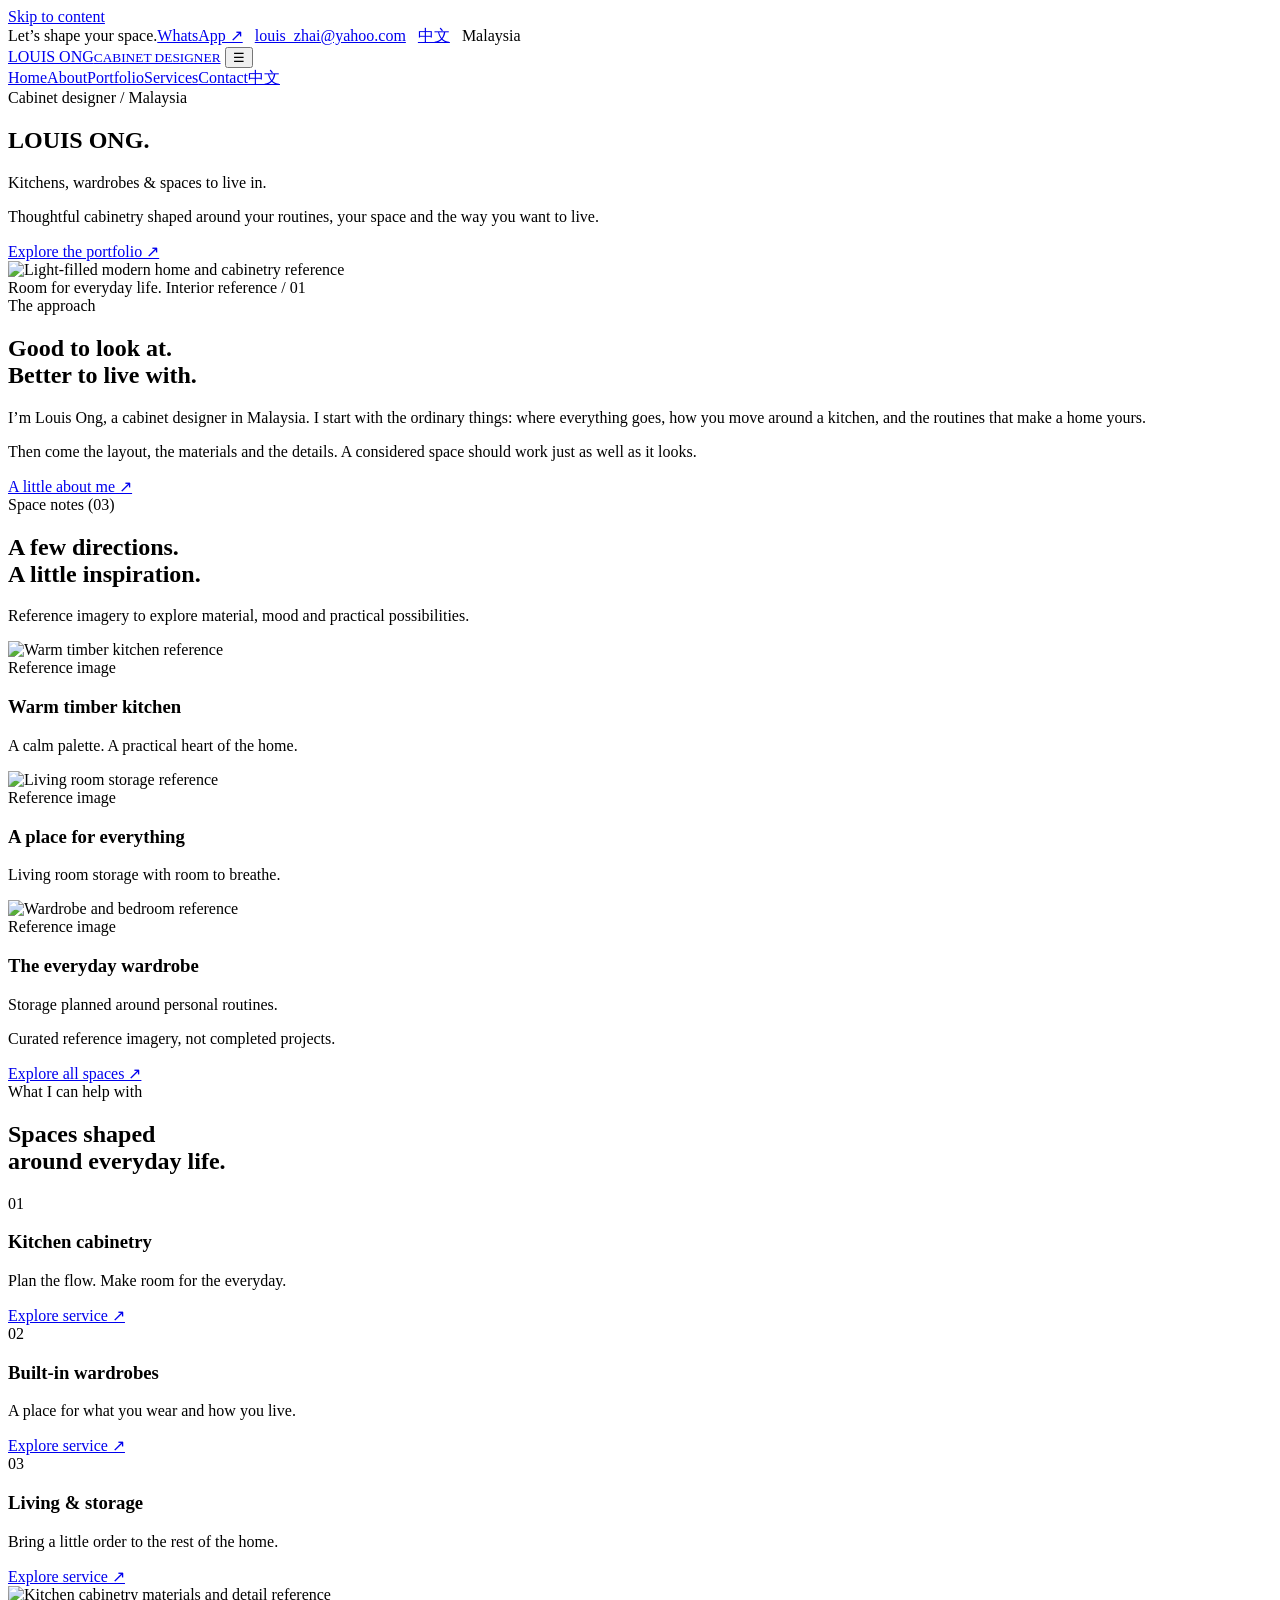
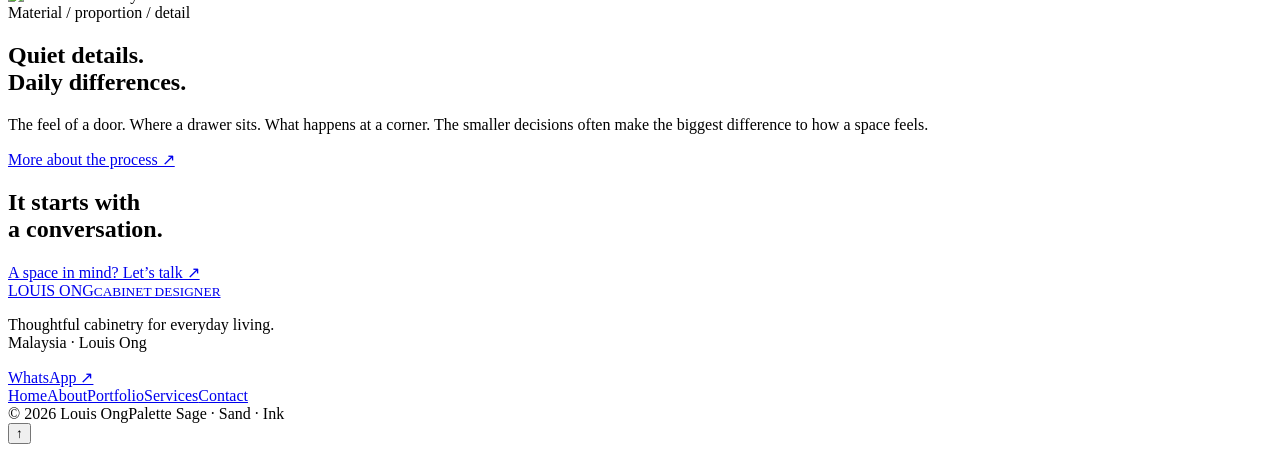
==== commit d1d810b5: "Add files via upload" ====
--- a/index.html
+++ b/index.html
@@ -15,13 +15,13 @@
 <nav class="nav" aria-label="Main navigation"><a href="/louis.view-in-cabinet.github.io/" aria-current="page">Home</a><a href="/louis.view-in-cabinet.github.io/about/" >About</a><a href="/louis.view-in-cabinet.github.io/portfolio/" >Portfolio</a><a href="/louis.view-in-cabinet.github.io/services/" >Services</a><a href="/louis.view-in-cabinet.github.io/contact/" >Contact</a><a class="mobile-lang" href="/louis.view-in-cabinet.github.io/zh/">中文</a></nav>
 </header>
 <main id="main">
-<section class="hero container"><div class="hero-grid"><div><div class="eyebrow">Cabinet designer / Malaysia</div><h1>LOUIS ONG<span>.</span></h1><p class="lead">Kitchens, wardrobes &amp; spaces to live in.</p><p class="intro">Design, close to everyday life. Thoughtful cabinetry shaped around your routines, your space and the way you want to live.</p><div class="actions"><a class="button" href="/louis.view-in-cabinet.github.io/portfolio/">Explore the portfolio ↗</a><a class="button secondary" href="/louis.view-in-cabinet.github.io/contact/">Start a conversation</a></div></div><div><div class="image-frame"><img class="hero-image" src="https://images.unsplash.com/photo-1600585154340-be6161a56a0c?auto=format&fit=crop&w=1400&q=85" alt="Light-filled modern home and cabinetry reference"></div><div class="image-caption">Room for everyday life. Interior reference / 01</div></div></div></section>
+<section class="hero container"><div class="hero-grid"><div><div class="eyebrow">Cabinet designer / Malaysia</div><h1>LOUIS ONG<span>.</span></h1><p class="lead">Kitchens, wardrobes &amp; spaces to live in.</p><p class="intro">Thoughtful cabinetry shaped around your routines, your space and the way you want to live.</p><div class="actions"><a class="button" href="/louis.view-in-cabinet.github.io/portfolio/">Explore the portfolio ↗</a></div></div><div><div class="image-frame"><img class="hero-image" src="https://images.unsplash.com/photo-1600585154340-be6161a56a0c?auto=format&fit=crop&w=1400&q=85" alt="Light-filled modern home and cabinetry reference"></div><div class="image-caption">Room for everyday life. Interior reference / 01</div></div></div></section>
 <section class="section"><div class="container two-col"><div><div class="eyebrow">The approach</div><h2>Good to look at.<br>Better to live with.</h2></div><div class="body-copy"><p>I’m Louis Ong, a cabinet designer in Malaysia. I start with the ordinary things: where everything goes, how you move around a kitchen, and the routines that make a home yours.</p><p>Then come the layout, the materials and the details. A considered space should work just as well as it looks.</p><a class="button secondary" href="/louis.view-in-cabinet.github.io/about/">A little about me ↗</a></div></div></section>
 <section class="section"><div class="container"><div class="section-head"><div><div class="eyebrow">Space notes (03)</div><h2>A few directions.<br>A little inspiration.</h2></div><p>Reference imagery to explore material, mood and practical possibilities.</p></div><div class="cards">
 <article class="image-card"><img src="https://images.unsplash.com/photo-1600585154340-be6161a56a0c?auto=format&fit=crop&w=1400&q=85" alt="Warm timber kitchen reference"><div class="card-body"><span class="tag">Reference image</span><h3>Warm timber kitchen</h3><p>A calm palette. A practical heart of the home.</p></div></article>
 <article class="image-card"><img src="https://images.unsplash.com/photo-1600210492486-724fe5c67fb0?auto=format&fit=crop&w=1200&q=85" alt="Living room storage reference"><div class="card-body"><span class="tag">Reference image</span><h3>A place for everything</h3><p>Living room storage with room to breathe.</p></div></article>
 <article class="image-card"><img src="https://images.unsplash.com/photo-1616486338812-3dadae4b4ace?auto=format&fit=crop&w=1200&q=85" alt="Wardrobe and bedroom reference"><div class="card-body"><span class="tag">Reference image</span><h3>The everyday wardrobe</h3><p>Storage planned around personal routines.</p></div></article></div><p class="note">Curated reference imagery, not completed projects.</p><a class="button secondary" href="/louis.view-in-cabinet.github.io/portfolio/">Explore all spaces ↗</a></div></section>
-<section class="section"><div class="container"><div class="section-head"><div><div class="eyebrow">What I can help with</div><h2>Every space has<br>its own possibilities.</h2></div></div><div class="services-list"><article class="service-item"><span class="num">01</span><h3>Kitchen cabinetry</h3><p>Plan the flow. Make room for the everyday.</p><a href="/louis.view-in-cabinet.github.io/services/">Explore service ↗</a></article><article class="service-item"><span class="num">02</span><h3>Built-in wardrobes</h3><p>A place for what you wear and how you live.</p><a href="/louis.view-in-cabinet.github.io/services/">Explore service ↗</a></article><article class="service-item"><span class="num">03</span><h3>Living &amp; storage</h3><p>Bring a little order to the rest of the home.</p><a href="/louis.view-in-cabinet.github.io/services/">Explore service ↗</a></article></div></div></section>
+<section class="section"><div class="container"><div class="section-head"><div><div class="eyebrow">What I can help with</div><h2>Spaces shaped<br>around everyday life.</h2></div></div><div class="services-list"><article class="service-item"><span class="num">01</span><h3>Kitchen cabinetry</h3><p>Plan the flow. Make room for the everyday.</p><a href="/louis.view-in-cabinet.github.io/services/">Explore service ↗</a></article><article class="service-item"><span class="num">02</span><h3>Built-in wardrobes</h3><p>A place for what you wear and how you live.</p><a href="/louis.view-in-cabinet.github.io/services/">Explore service ↗</a></article><article class="service-item"><span class="num">03</span><h3>Living &amp; storage</h3><p>Bring a little order to the rest of the home.</p><a href="/louis.view-in-cabinet.github.io/services/">Explore service ↗</a></article></div></div></section>
 <section class="section"><div class="container detail-grid"><img src="https://images.unsplash.com/photo-1600607687939-ce8a6c25118c?auto=format&fit=crop&w=1200&q=85" alt="Kitchen cabinetry materials and detail reference"><div><div class="eyebrow">Material / proportion / detail</div><h2>Quiet details.<br>Daily differences.</h2><p class="body-copy">The feel of a door. Where a drawer sits. What happens at a corner. The smaller decisions often make the biggest difference to how a space feels.</p><a class="button secondary" href="/louis.view-in-cabinet.github.io/services/">More about the process ↗</a></div></div></section>
 <section class="cta-band"><h2>It starts with<br>a conversation.</h2><a class="button" href="/louis.view-in-cabinet.github.io/contact/">A space in mind? Let’s talk ↗</a></section>
 </main>
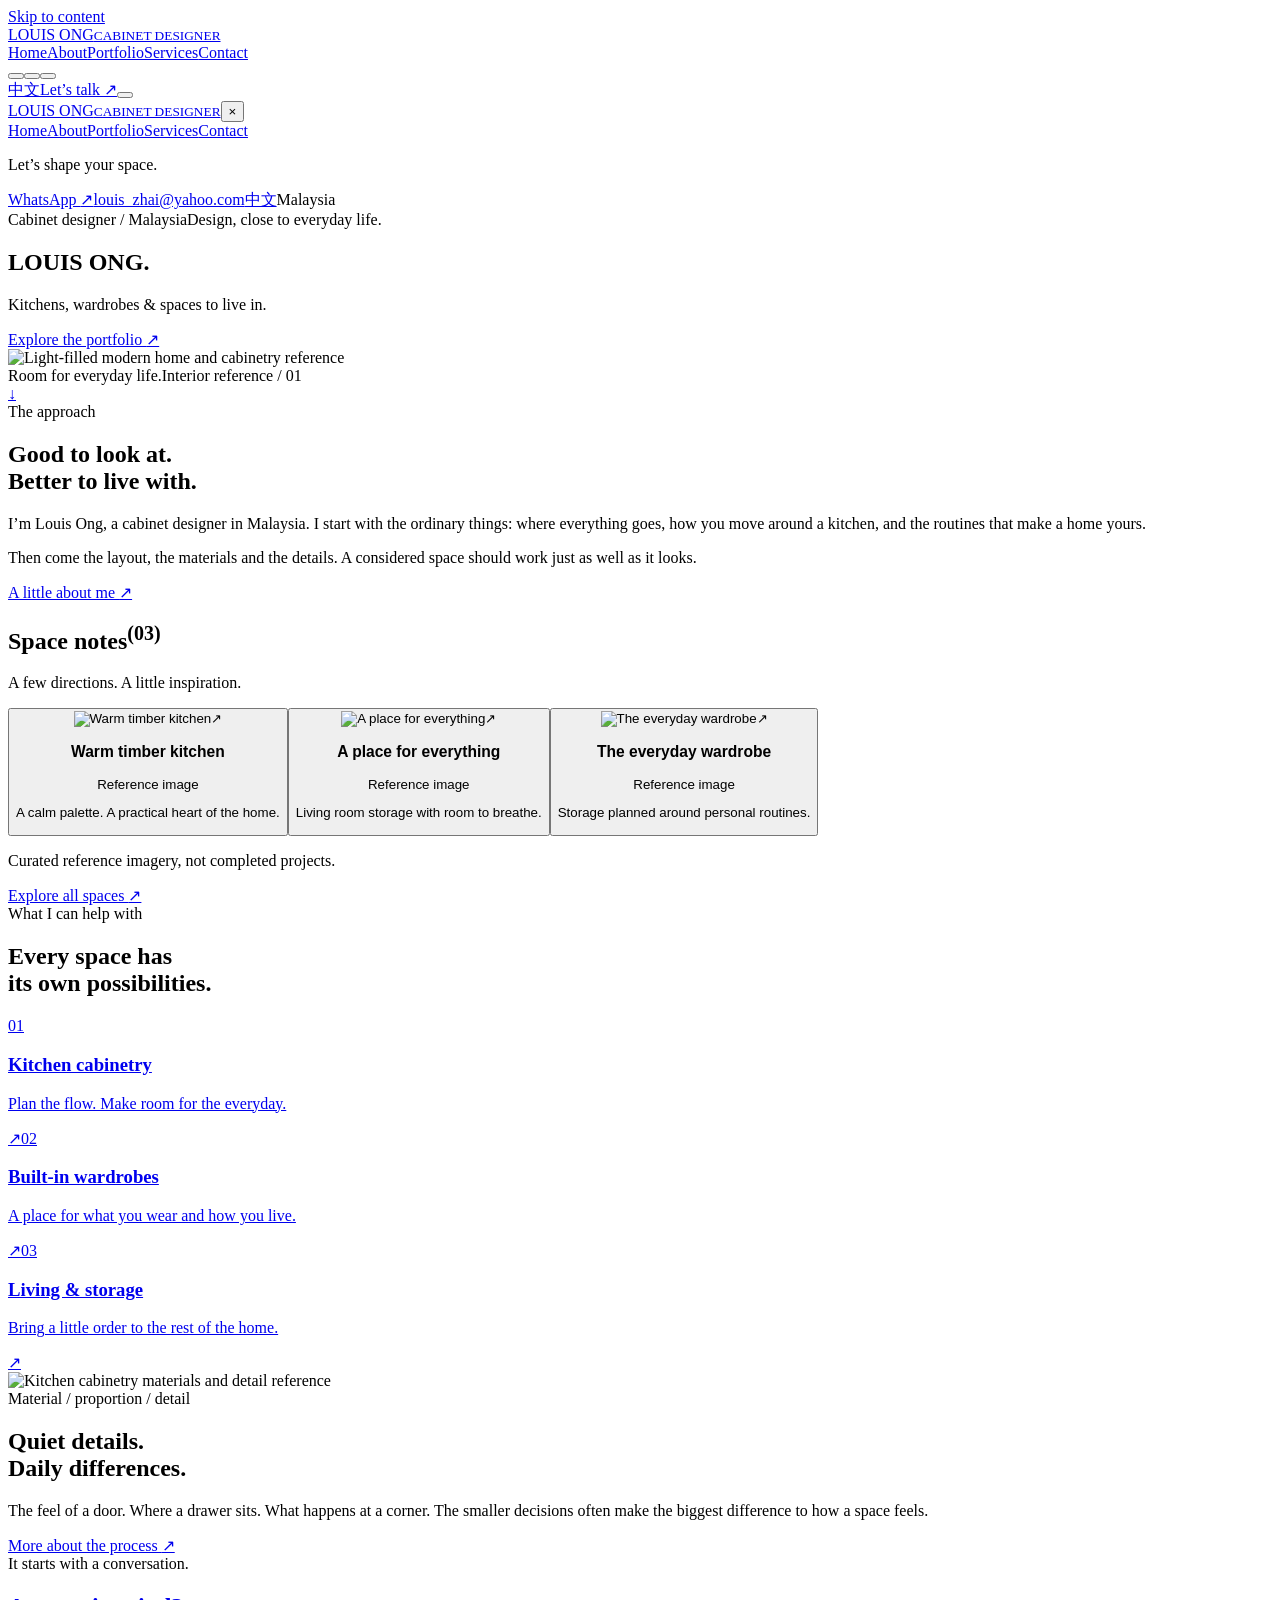
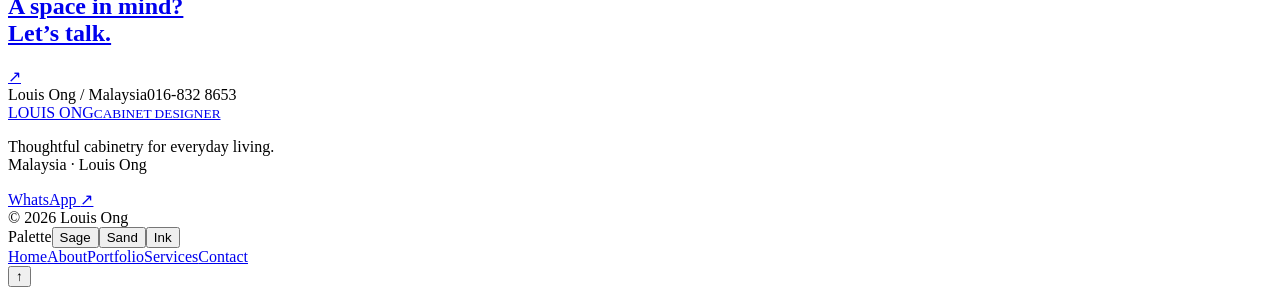
==== commit 8fb7f985: "Add files via upload" ====
--- a/index.html
+++ b/index.html
@@ -1,31 +1,8 @@
-<!doctype html>
-<html lang="en">
-<head>
-<meta charset="utf-8"><meta name="viewport" content="width=device-width, initial-scale=1">
-<title>Cabinet Designer in Malaysia | Louis Ong</title><meta name="description" content="Thoughtful kitchen cabinetry, wardrobes and living spaces designed around everyday life in Malaysia.">
-<meta name="theme-color" content="#f8f7f3">
-<link rel="stylesheet" href="/louis.view-in-cabinet.github.io/style.css"><link rel="stylesheet" href="/louis.view-in-cabinet.github.io/editorial.css">
-</head>
-<body class="editorial">
-<a class="skip-link" href="#main">Skip to content</a>
-<div class="topline"><span>Let’s shape your space.</span><span><a href="https://wa.me/60168328653" target="_blank" rel="noopener">WhatsApp ↗</a> &nbsp; <a href="mailto:louis_zhai@yahoo.com">louis_zhai@yahoo.com</a> &nbsp; <a href="/louis.view-in-cabinet.github.io/zh/" lang="zh-Hans">中文</a> &nbsp; Malaysia</span></div>
-<header class="site-header">
-<a class="brand" href="/louis.view-in-cabinet.github.io/">LOUIS ONG<small>CABINET DESIGNER</small></a>
-<button class="nav-toggle" aria-expanded="false" aria-label="Toggle navigation">☰</button>
-<nav class="nav" aria-label="Main navigation"><a href="/louis.view-in-cabinet.github.io/" aria-current="page">Home</a><a href="/louis.view-in-cabinet.github.io/about/" >About</a><a href="/louis.view-in-cabinet.github.io/portfolio/" >Portfolio</a><a href="/louis.view-in-cabinet.github.io/services/" >Services</a><a href="/louis.view-in-cabinet.github.io/contact/" >Contact</a><a class="mobile-lang" href="/louis.view-in-cabinet.github.io/zh/">中文</a></nav>
-</header>
-<main id="main">
-<section class="hero container"><div class="hero-grid"><div><div class="eyebrow">Cabinet designer / Malaysia</div><h1>LOUIS ONG<span>.</span></h1><p class="lead">Kitchens, wardrobes &amp; spaces to live in.</p><p class="intro">Thoughtful cabinetry shaped around your routines, your space and the way you want to live.</p><div class="actions"><a class="button" href="/louis.view-in-cabinet.github.io/portfolio/">Explore the portfolio ↗</a></div></div><div><div class="image-frame"><img class="hero-image" src="https://images.unsplash.com/photo-1600585154340-be6161a56a0c?auto=format&fit=crop&w=1400&q=85" alt="Light-filled modern home and cabinetry reference"></div><div class="image-caption">Room for everyday life. Interior reference / 01</div></div></div></section>
-<section class="section"><div class="container two-col"><div><div class="eyebrow">The approach</div><h2>Good to look at.<br>Better to live with.</h2></div><div class="body-copy"><p>I’m Louis Ong, a cabinet designer in Malaysia. I start with the ordinary things: where everything goes, how you move around a kitchen, and the routines that make a home yours.</p><p>Then come the layout, the materials and the details. A considered space should work just as well as it looks.</p><a class="button secondary" href="/louis.view-in-cabinet.github.io/about/">A little about me ↗</a></div></div></section>
-<section class="section"><div class="container"><div class="section-head"><div><div class="eyebrow">Space notes (03)</div><h2>A few directions.<br>A little inspiration.</h2></div><p>Reference imagery to explore material, mood and practical possibilities.</p></div><div class="cards">
-<article class="image-card"><img src="https://images.unsplash.com/photo-1600585154340-be6161a56a0c?auto=format&fit=crop&w=1400&q=85" alt="Warm timber kitchen reference"><div class="card-body"><span class="tag">Reference image</span><h3>Warm timber kitchen</h3><p>A calm palette. A practical heart of the home.</p></div></article>
-<article class="image-card"><img src="https://images.unsplash.com/photo-1600210492486-724fe5c67fb0?auto=format&fit=crop&w=1200&q=85" alt="Living room storage reference"><div class="card-body"><span class="tag">Reference image</span><h3>A place for everything</h3><p>Living room storage with room to breathe.</p></div></article>
-<article class="image-card"><img src="https://images.unsplash.com/photo-1616486338812-3dadae4b4ace?auto=format&fit=crop&w=1200&q=85" alt="Wardrobe and bedroom reference"><div class="card-body"><span class="tag">Reference image</span><h3>The everyday wardrobe</h3><p>Storage planned around personal routines.</p></div></article></div><p class="note">Curated reference imagery, not completed projects.</p><a class="button secondary" href="/louis.view-in-cabinet.github.io/portfolio/">Explore all spaces ↗</a></div></section>
-<section class="section"><div class="container"><div class="section-head"><div><div class="eyebrow">What I can help with</div><h2>Spaces shaped<br>around everyday life.</h2></div></div><div class="services-list"><article class="service-item"><span class="num">01</span><h3>Kitchen cabinetry</h3><p>Plan the flow. Make room for the everyday.</p><a href="/louis.view-in-cabinet.github.io/services/">Explore service ↗</a></article><article class="service-item"><span class="num">02</span><h3>Built-in wardrobes</h3><p>A place for what you wear and how you live.</p><a href="/louis.view-in-cabinet.github.io/services/">Explore service ↗</a></article><article class="service-item"><span class="num">03</span><h3>Living &amp; storage</h3><p>Bring a little order to the rest of the home.</p><a href="/louis.view-in-cabinet.github.io/services/">Explore service ↗</a></article></div></div></section>
-<section class="section"><div class="container detail-grid"><img src="https://images.unsplash.com/photo-1600607687939-ce8a6c25118c?auto=format&fit=crop&w=1200&q=85" alt="Kitchen cabinetry materials and detail reference"><div><div class="eyebrow">Material / proportion / detail</div><h2>Quiet details.<br>Daily differences.</h2><p class="body-copy">The feel of a door. Where a drawer sits. What happens at a corner. The smaller decisions often make the biggest difference to how a space feels.</p><a class="button secondary" href="/louis.view-in-cabinet.github.io/services/">More about the process ↗</a></div></div></section>
-<section class="cta-band"><h2>It starts with<br>a conversation.</h2><a class="button" href="/louis.view-in-cabinet.github.io/contact/">A space in mind? Let’s talk ↗</a></section>
-</main>
-<footer class="site-footer"><div class="footer-top"><div><a class="brand" href="/louis.view-in-cabinet.github.io/">LOUIS ONG<small>CABINET DESIGNER</small></a><p>Thoughtful cabinetry for everyday living.<br>Malaysia · Louis Ong</p><a href="https://wa.me/60168328653" target="_blank" rel="noopener">WhatsApp ↗</a></div><nav class="footer-nav"><a href="/louis.view-in-cabinet.github.io/" aria-current="page">Home</a><a href="/louis.view-in-cabinet.github.io/about/" >About</a><a href="/louis.view-in-cabinet.github.io/portfolio/" >Portfolio</a><a href="/louis.view-in-cabinet.github.io/services/" >Services</a><a href="/louis.view-in-cabinet.github.io/contact/" >Contact</a></nav></div><div class="footer-bottom"><span>© 2026 Louis Ong</span><span class="palette">Palette <i class="swatch" style="background:#77816c"></i><i class="swatch" style="background:#eee9df"></i><i class="swatch" style="background:#252720"></i> Sage · Sand · Ink</span></div></footer>
-<button class="back-top" aria-label="Back to top" title="Back to top">↑</button>
-<script src="/louis.view-in-cabinet.github.io/app.js" defer></script>
-</body></html>
+<!doctype html><html lang="en-MY"><head><meta charset="utf-8"><meta name="viewport" content="width=device-width, initial-scale=1"><title>Cabinet Designer in Malaysia | Louis Ong</title><meta name="description" content="Personal cabinet design in Malaysia by Louis Ong. Explore kitchen cabinetry, built-in wardrobes and living room storage, and discuss your space on WhatsApp."><meta name="theme-color" content="#f4f3ee"><link rel="canonical" href="https://starfizh.github.io/louis.view-in-cabinet.github.io/"><link rel="alternate" hreflang="en-MY" href="https://starfizh.github.io/louis.view-in-cabinet.github.io/"><link rel="alternate" hreflang="zh-Hans" href="https://starfizh.github.io/louis.view-in-cabinet.github.io/zh/"><link rel="alternate" hreflang="x-default" href="https://starfizh.github.io/louis.view-in-cabinet.github.io/"><meta property="og:title" content="Cabinet Designer in Malaysia | Louis Ong"><meta property="og:description" content="Personal cabinet design in Malaysia by Louis Ong. Explore kitchen cabinetry, built-in wardrobes and living room storage, and discuss your space on WhatsApp."><meta property="og:type" content="website"><meta property="og:url" content="https://starfizh.github.io/louis.view-in-cabinet.github.io/"><meta property="og:image" content="https://starfizh.github.io/louis.view-in-cabinet.github.io/assets/hero.jpg"><link rel="icon" href="/louis.view-in-cabinet.github.io/assets/favicon.svg" type="image/svg+xml"><link rel="stylesheet" href="/louis.view-in-cabinet.github.io/style.css"><link rel="stylesheet" href="/louis.view-in-cabinet.github.io/editorial.css"><script>try{document.documentElement.dataset.theme=localStorage.getItem('louis-theme')||'sand'}catch(e){}</script><script defer src="/louis.view-in-cabinet.github.io/app.js"></script><noscript><style>.reveal{opacity:1;transform:none}</style></noscript><script type="application/ld+json">{"@context": "https://schema.org", "@type": "Person", "name": "Louis Ong", "jobTitle": "Cabinet Designer", "url": "https://starfizh.github.io/louis.view-in-cabinet.github.io", "telephone": "+60168328653", "email": "louis_zhai@yahoo.com", "knowsAbout": ["Kitchen cabinetry", "Built-in wardrobes", "Cabinet design"], "workLocation": {"@type": "Country", "name": "Malaysia"}}</script></head><body class="page-home"><a class="skip" href="#main">Skip to content</a><header class="site-header"><a class="logo" href="/louis.view-in-cabinet.github.io/" aria-label="Louis Ong home"><span class="brand-symbol" aria-hidden="true"><i></i><i></i><i></i></span><span class="logo-name">LOUIS ONG<small>CABINET DESIGNER</small></span></a><nav class="desktop-nav" aria-label="Main navigation"><a href="/louis.view-in-cabinet.github.io/" aria-current=page>Home</a><a href="/louis.view-in-cabinet.github.io/about/" >About</a><a href="/louis.view-in-cabinet.github.io/portfolio/" >Portfolio</a><a href="/louis.view-in-cabinet.github.io/services/" >Services</a><a href="/louis.view-in-cabinet.github.io/contact/" >Contact</a></nav><div class="header-tools"><div class="themes header-themes" role="group" aria-label="Choose a colour theme"><button data-theme="sage" aria-label="Sage and stone theme" title="Sage"><i></i></button><button data-theme="sand" aria-label="Sand and clay theme" title="Sand"><i></i></button><button data-theme="ink" aria-label="Ink and bronze theme" title="Ink"><i></i></button></div><a class="language" href="/louis.view-in-cabinet.github.io/zh/" lang="zh-Hans" aria-label="切换中文">中文</a><a class="header-cta" href="/louis.view-in-cabinet.github.io/contact/">Let’s talk <span aria-hidden="true">↗</span></a><button id="menu-toggle" aria-expanded="false" aria-controls="mobile-menu" aria-label="Open menu"><span></span><span></span></button></div></header>
+<div id="mobile-menu" class="mobile-menu" inert aria-hidden="true"><div class="menu-background"></div><div class="menu-top"><a class="logo" href="/louis.view-in-cabinet.github.io/" aria-label="Louis Ong home"><span class="brand-symbol" aria-hidden="true"><i></i><i></i><i></i></span><span class="logo-name">LOUIS ONG<small>CABINET DESIGNER</small></span></a><button id="menu-close" aria-label="Close menu">×</button></div><div class="menu-content"><nav aria-label="Mobile navigation"><a href="/louis.view-in-cabinet.github.io/" aria-current=page>Home</a><a href="/louis.view-in-cabinet.github.io/about/" >About</a><a href="/louis.view-in-cabinet.github.io/portfolio/" >Portfolio</a><a href="/louis.view-in-cabinet.github.io/services/" >Services</a><a href="/louis.view-in-cabinet.github.io/contact/" >Contact</a></nav><aside><p>Let’s shape your space.</p><a href="https://wa.me/60168328653" target="_blank" rel="noopener">WhatsApp <span aria-hidden="true">↗</span></a><a href="mailto:louis_zhai@yahoo.com">louis_zhai@yahoo.com</a><a class="language" href="/louis.view-in-cabinet.github.io/zh/" lang="zh-Hans" aria-label="切换中文">中文</a><span>Malaysia</span></aside></div></div>
+<main id="main"><section class="masthead wrap"><div class="masthead-note"><span>Cabinet designer / Malaysia</span><span>Design, close to everyday life.</span></div><h1 aria-label="Louis Ong — Cabinet Designer in Malaysia">LOUIS ONG<span class="name-period">.</span></h1><div class="masthead-bottom"><p>Kitchens, wardrobes & spaces to live in.</p><a href="/louis.view-in-cabinet.github.io/portfolio/">Explore the portfolio <span>↗</span></a></div></section>
+ <section class="editorial-hero"><div class="hero-image"><img class="" src="/louis.view-in-cabinet.github.io/assets/hero.jpg" alt="Light-filled modern home and cabinetry reference" loading="eager" width="1500" height="1000"></div><div class="editorial-image-caption"><span>Room for everyday life.</span><span>Interior reference / 01</span></div><a class="hero-round" href="#approach" aria-label="Explore the design approach">↓</a></section>
+ <section id="approach" class="wrap approach-editorial"><div class="side-label reveal"><span class="orange-dot"></span>The approach</div><div class="approach-text reveal"><h2>Good to look at.<br>Better to live with.</h2><div class="approach-columns"><p>I’m Louis Ong, a cabinet designer in Malaysia. I start with the ordinary things: where everything goes, how you move around a kitchen, and the routines that make a home yours.</p><div><p>Then come the layout, the materials and the details. A considered space should work just as well as it looks.</p><a class="text-link" href="/louis.view-in-cabinet.github.io/about/">A little about me <span aria-hidden="true">↗</span></a></div></div></div></section>
+ <section class="wrap editorial-work"><div class="work-title reveal"><h2>Space notes<sup>(03)</sup></h2><p>A few directions. A little inspiration.</p></div><div class="editorial-projects"><button class="project reveal" data-category="kitchen" data-image="kitchen" data-title="Warm timber kitchen" aria-label="View reference image: Warm timber kitchen"><div class="project-image"><img class="" src="/louis.view-in-cabinet.github.io/assets/kitchen.jpg" alt="Warm timber kitchen" loading="lazy" width="1500" height="1000"><span class="image-action">↗</span></div><div class="project-meta"><h3>Warm timber kitchen</h3><span>Reference image</span></div><p>A calm palette. A practical heart of the home.</p></button><button class="project reveal" data-category="living" data-image="living" data-title="A place for everything" aria-label="View reference image: A place for everything"><div class="project-image"><img class="" src="/louis.view-in-cabinet.github.io/assets/living.jpg" alt="A place for everything" loading="lazy" width="1500" height="1000"><span class="image-action">↗</span></div><div class="project-meta"><h3>A place for everything</h3><span>Reference image</span></div><p>Living room storage with room to breathe.</p></button><button class="project reveal" data-category="wardrobe" data-image="wardrobe" data-title="The everyday wardrobe" aria-label="View reference image: The everyday wardrobe"><div class="project-image"><img class="" src="/louis.view-in-cabinet.github.io/assets/wardrobe.jpg" alt="The everyday wardrobe" loading="lazy" width="1500" height="1000"><span class="image-action">↗</span></div><div class="project-meta"><h3>The everyday wardrobe</h3><span>Reference image</span></div><p>Storage planned around personal routines.</p></button></div><div class="work-bottom"><p>Curated reference imagery, not completed projects.</p><a class="text-link" href="/louis.view-in-cabinet.github.io/portfolio/">Explore all spaces <span aria-hidden="true">↗</span></a></div></section>
+ <section class="editorial-services"><div class="wrap"><div class="service-heading reveal"><span class="side-label"><span class="orange-dot"></span>What I can help with</span><h2>Every space has<br>its own possibilities.</h2></div><div class="editorial-service-list"><a class="reveal" href="/louis.view-in-cabinet.github.io/services/#kitchen"><span class="service-number">01</span><h3>Kitchen cabinetry</h3><p>Plan the flow. Make room for the everyday.</p><span class="service-arrow">↗</span></a><a class="reveal" href="/louis.view-in-cabinet.github.io/services/#wardrobe"><span class="service-number">02</span><h3>Built-in wardrobes</h3><p>A place for what you wear and how you live.</p><span class="service-arrow">↗</span></a><a class="reveal" href="/louis.view-in-cabinet.github.io/services/#living"><span class="service-number">03</span><h3>Living & storage</h3><p>Bring a little order to the rest of the home.</p><span class="service-arrow">↗</span></a></div></div></section>
+ <section class="wrap detail-editorial"><div class="detail-large reveal"><img class="" src="/louis.view-in-cabinet.github.io/assets/kitchen.jpg" alt="Kitchen cabinetry materials and detail reference" loading="lazy" width="1500" height="1000"></div><div class="detail-side"><span class="tiny reveal">Material / proportion / detail</span><h2 class="reveal">Quiet details.<br>Daily differences.</h2><p class="reveal">The feel of a door. Where a drawer sits. What happens at a corner. The smaller decisions often make the biggest difference to how a space feels.</p><a class="text-link" href="/louis.view-in-cabinet.github.io/services/">More about the process <span aria-hidden="true">↗</span></a></div></section><section class="editorial-cta wrap reveal"><span class="tiny">It starts with a conversation.</span><a href="/louis.view-in-cabinet.github.io/contact/"><h2>A space in mind?<br>Let’s talk.</h2><span class="cta-arrow" aria-hidden="true">↗</span></a><div class="cta-meta"><span>Louis Ong / Malaysia</span><span>016-832 8653</span></div></section></main><footer><div class="wrap footer-top"><a class="logo" href="/louis.view-in-cabinet.github.io/" aria-label="Louis Ong home"><span class="brand-symbol" aria-hidden="true"><i></i><i></i><i></i></span><span class="logo-name">LOUIS ONG<small>CABINET DESIGNER</small></span></a><p>Thoughtful cabinetry for everyday living.<br>Malaysia · Louis Ong</p><a class="text-link" href="https://wa.me/60168328653" target="_blank" rel="noopener">WhatsApp <span aria-hidden="true">↗</span></a></div><div class="wrap footer-bottom"><span>© 2026 Louis Ong</span><div class="themes" role="group" aria-label="Choose a colour theme"><span>Palette</span><button data-theme="sage" title="Sage & stone" aria-label="Sage and stone theme"><i></i>Sage</button><button data-theme="sand" title="Sand & clay" aria-label="Sand and clay theme"><i></i>Sand</button><button data-theme="ink" title="Ink & bronze" aria-label="Ink and bronze theme"><i></i>Ink</button></div><nav><a href="/louis.view-in-cabinet.github.io/" aria-current=page>Home</a><a href="/louis.view-in-cabinet.github.io/about/" >About</a><a href="/louis.view-in-cabinet.github.io/portfolio/" >Portfolio</a><a href="/louis.view-in-cabinet.github.io/services/" >Services</a><a href="/louis.view-in-cabinet.github.io/contact/" >Contact</a></nav></div></footer><button id="back-top" aria-label="Back to top">↑</button><dialog id="image-dialog"><button id="dialog-close" aria-label="Close image">×</button><img src="/louis.view-in-cabinet.github.io/assets/hero.jpg" alt=""><div><h2></h2><p>Reference image · not a completed project</p></div></dialog></body></html>
